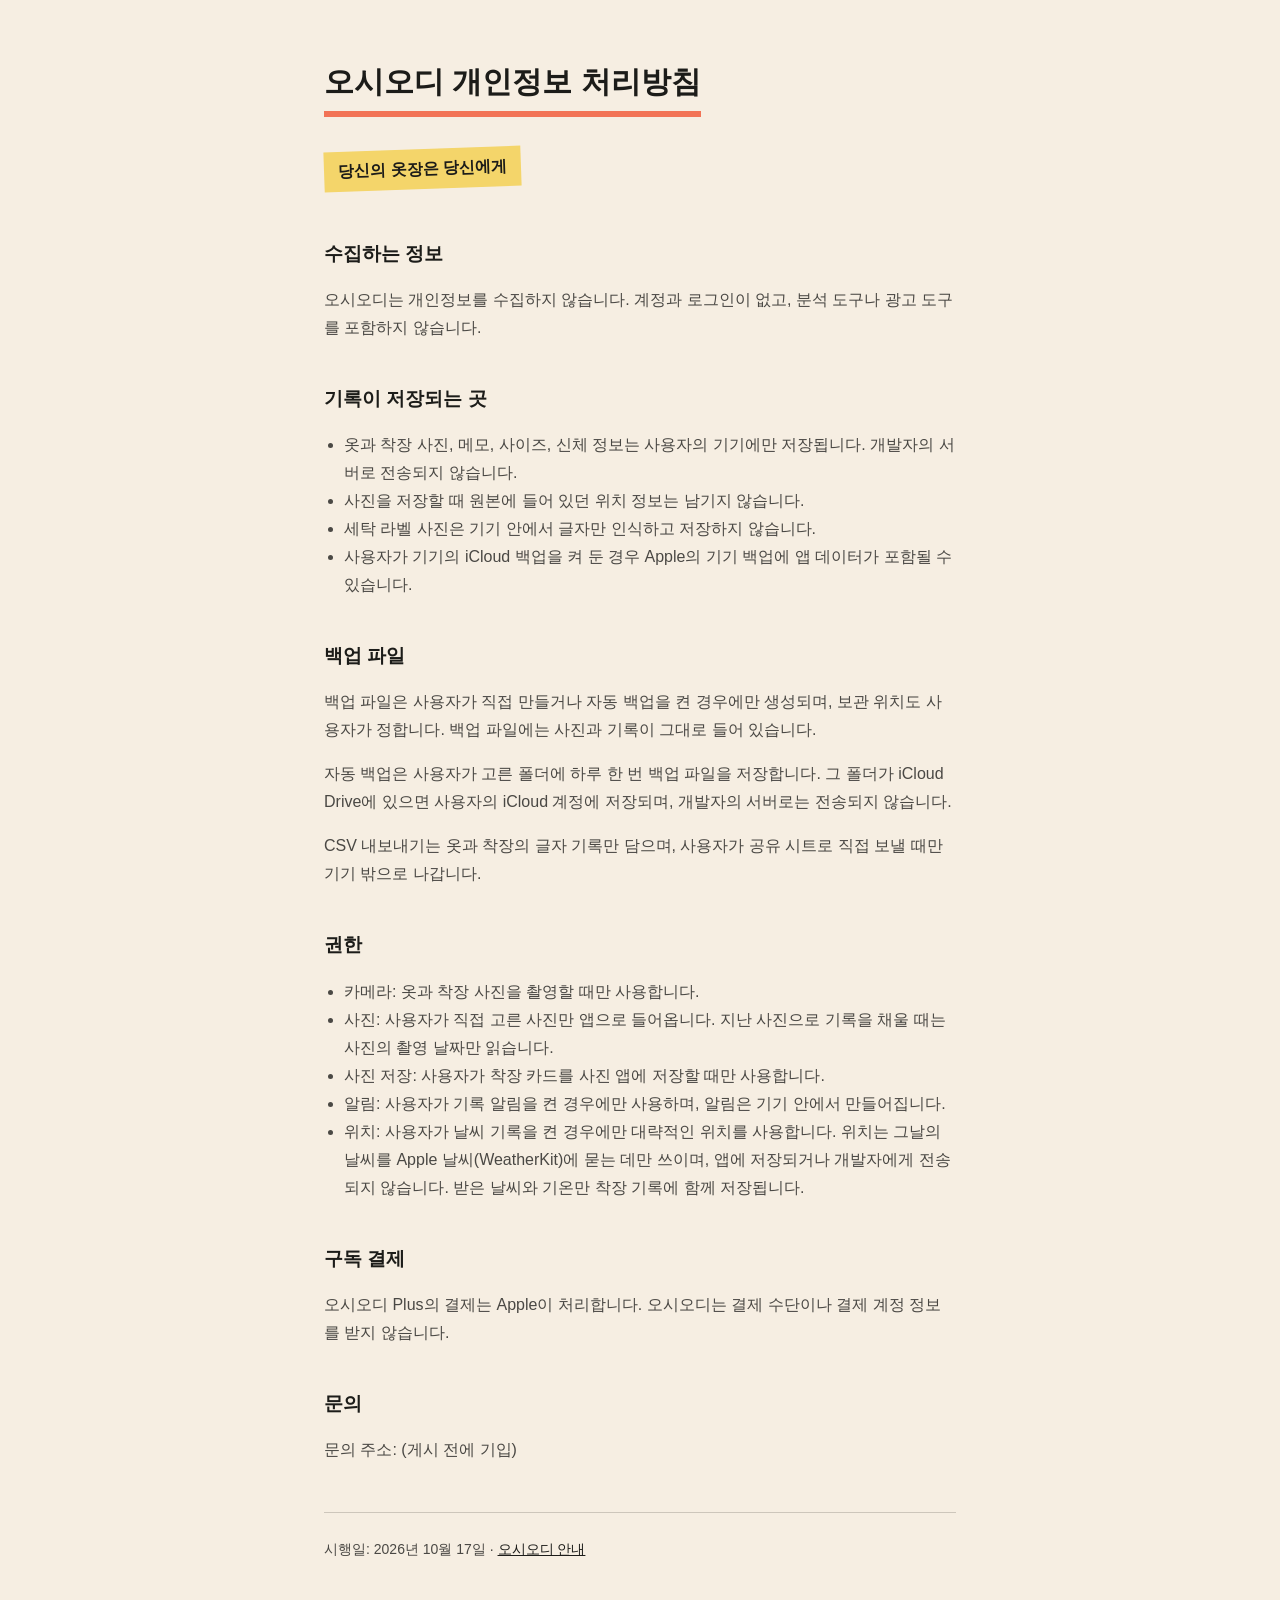
==== privacy.html @ 5469fc43 "docs : 오시오디 안내와 개인정보 처리방침 게시" ====
<!doctype html>
<html lang="ko">
<head>
<meta charset="utf-8">
<meta name="viewport" content="width=device-width, initial-scale=1">
<title>오시오디 개인정보 처리방침</title>
<link rel="stylesheet" href="style.css">
</head>
<body>
<main>
<h1>오시오디 개인정보 처리방침</h1>
<div><span class="note">당신의 옷장은 당신에게</span></div>

<h2>수집하는 정보</h2>
<p>오시오디는 개인정보를 수집하지 않습니다. 계정과 로그인이 없고, 분석 도구나 광고 도구를 포함하지 않습니다.</p>

<h2>기록이 저장되는 곳</h2>
<ul>
<li>옷과 착장 사진, 메모, 사이즈, 신체 정보는 사용자의 기기에만 저장됩니다. 개발자의 서버로 전송되지 않습니다.</li>
<li>사진을 저장할 때 원본에 들어 있던 위치 정보는 남기지 않습니다.</li>
<li>세탁 라벨 사진은 기기 안에서 글자만 인식하고 저장하지 않습니다.</li>
<li>사용자가 기기의 iCloud 백업을 켜 둔 경우 Apple의 기기 백업에 앱 데이터가 포함될 수 있습니다.</li>
</ul>

<h2>백업 파일</h2>
<p>백업 파일은 사용자가 직접 만들거나 자동 백업을 켠 경우에만 생성되며, 보관 위치도 사용자가 정합니다. 백업 파일에는 사진과 기록이 그대로 들어 있습니다.</p>
<p>자동 백업은 사용자가 고른 폴더에 하루 한 번 백업 파일을 저장합니다. 그 폴더가 iCloud Drive에 있으면 사용자의 iCloud 계정에 저장되며, 개발자의 서버로는 전송되지 않습니다.</p>
<p>CSV 내보내기는 옷과 착장의 글자 기록만 담으며, 사용자가 공유 시트로 직접 보낼 때만 기기 밖으로 나갑니다.</p>

<h2>권한</h2>
<ul>
<li>카메라: 옷과 착장 사진을 촬영할 때만 사용합니다.</li>
<li>사진: 사용자가 직접 고른 사진만 앱으로 들어옵니다. 지난 사진으로 기록을 채울 때는 사진의 촬영 날짜만 읽습니다.</li>
<li>사진 저장: 사용자가 착장 카드를 사진 앱에 저장할 때만 사용합니다.</li>
<li>알림: 사용자가 기록 알림을 켠 경우에만 사용하며, 알림은 기기 안에서 만들어집니다.</li>
<li>위치: 사용자가 날씨 기록을 켠 경우에만 대략적인 위치를 사용합니다. 위치는 그날의 날씨를 Apple 날씨(WeatherKit)에 묻는 데만 쓰이며, 앱에 저장되거나 개발자에게 전송되지 않습니다. 받은 날씨와 기온만 착장 기록에 함께 저장됩니다.</li>
</ul>

<h2>구독 결제</h2>
<p>오시오디 Plus의 결제는 Apple이 처리합니다. 오시오디는 결제 수단이나 결제 계정 정보를 받지 않습니다.</p>

<h2>문의</h2>
<!-- 문의 주소가 정해지면 채운다. -->
<p>문의 주소: <span id="contact">(게시 전에 기입)</span></p>

<hr>
<footer>시행일: <span id="effective">2026년 10월 17일</span> · <a href="index.html">오시오디 안내</a></footer>
</main>
</body>
</html>
---- style.css ----
/* 오시오디 안내 페이지. 앱과 같은 종이 노트의 색을 쓴다. */
:root { --paper: #f6eee2; --ink: #1c1c19; --ink-soft: #4a4844; --line: #cdc6bb; --coral: #f27356; --note: #f4d56a; }
* { box-sizing: border-box; }
body { margin: 0; background: var(--paper); color: var(--ink); font-family: -apple-system, "Apple SD Gothic Neo", "Noto Sans KR", sans-serif; line-height: 1.75; }
main { max-width: 680px; margin: 0 auto; padding: 56px 24px 96px; }
h1 { font-size: 30px; margin: 0 0 8px; display: inline-block; border-bottom: 6px solid var(--coral); padding-bottom: 2px; }
h2 { font-size: 19px; margin: 40px 0 8px; }
p, li { font-size: 16px; color: var(--ink-soft); }
ul { padding-left: 20px; }
a { color: var(--ink); }
.note { display: inline-block; background: var(--note); padding: 6px 14px; transform: rotate(-2deg); margin: 24px 0 8px; color: var(--ink); font-weight: 600; }
hr { border: 0; border-top: 1px solid var(--line); margin: 48px 0 24px; }
footer { font-size: 14px; color: var(--ink-soft); }
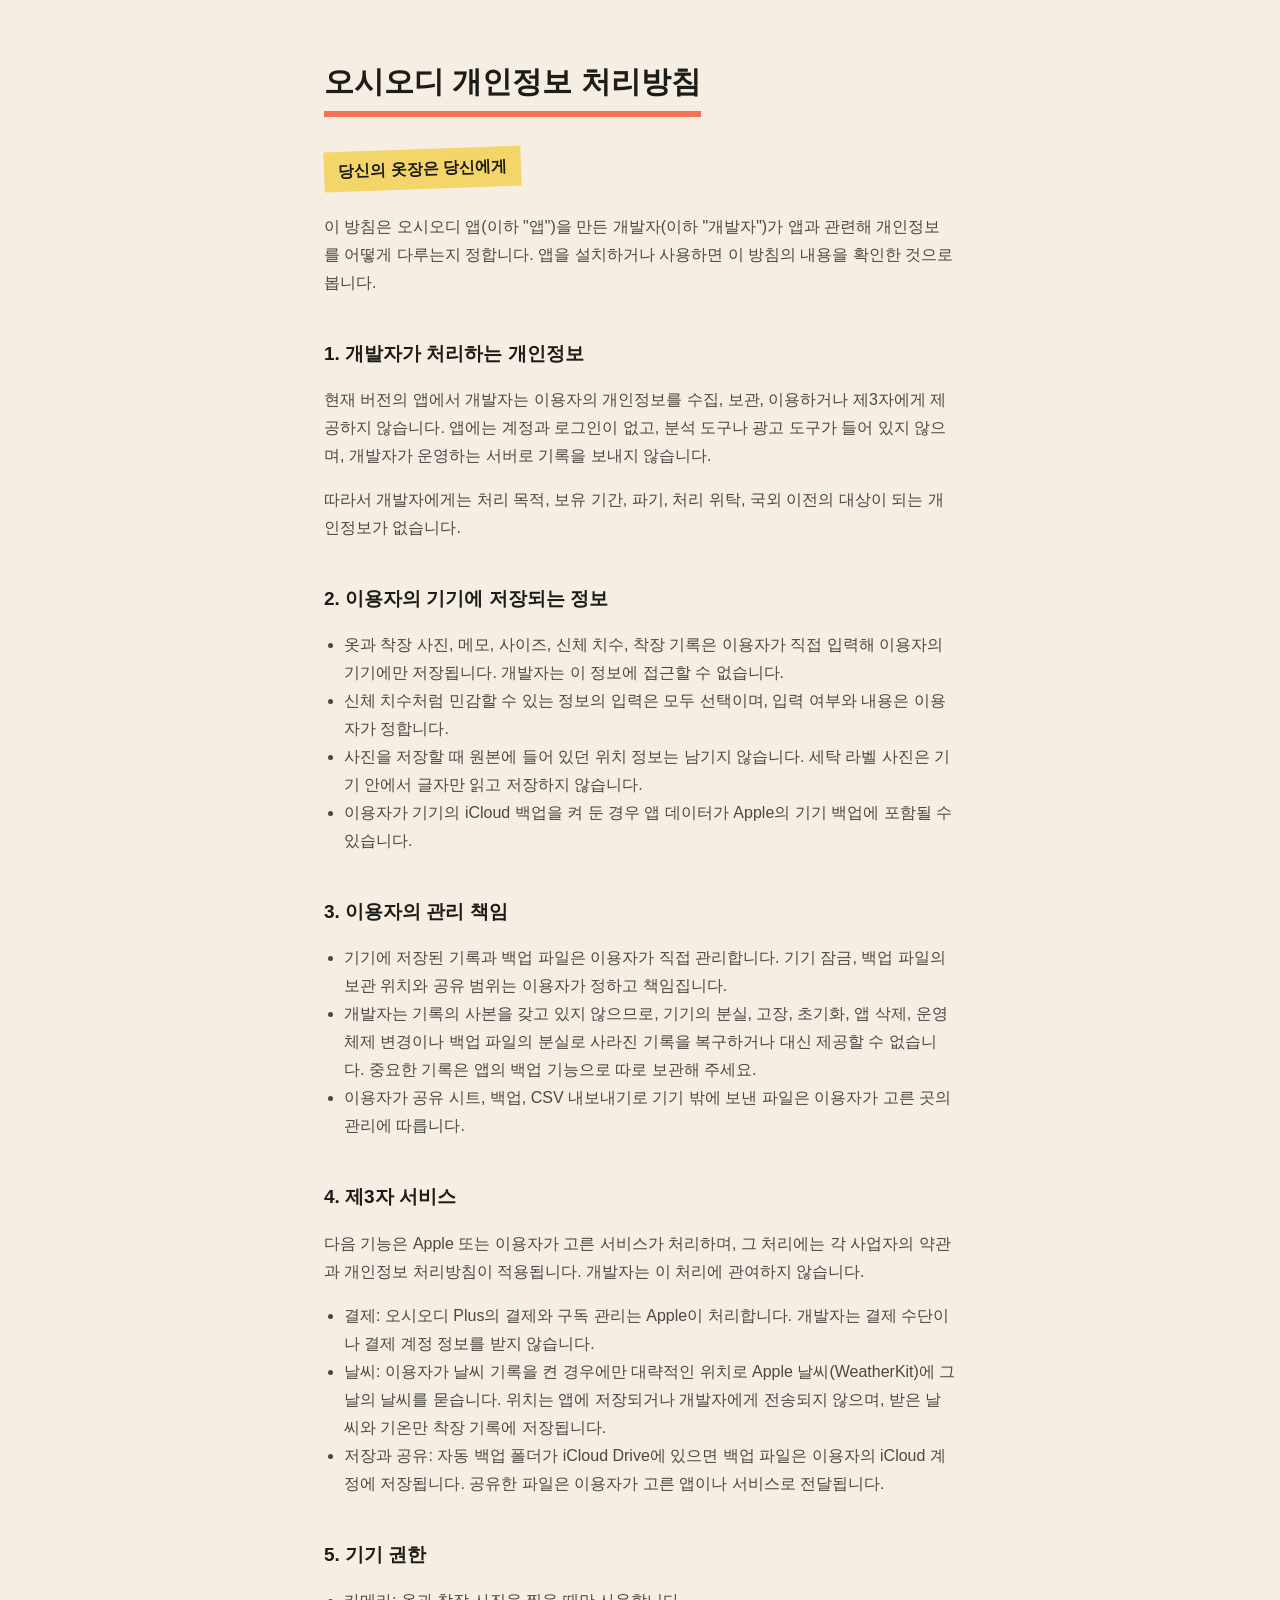
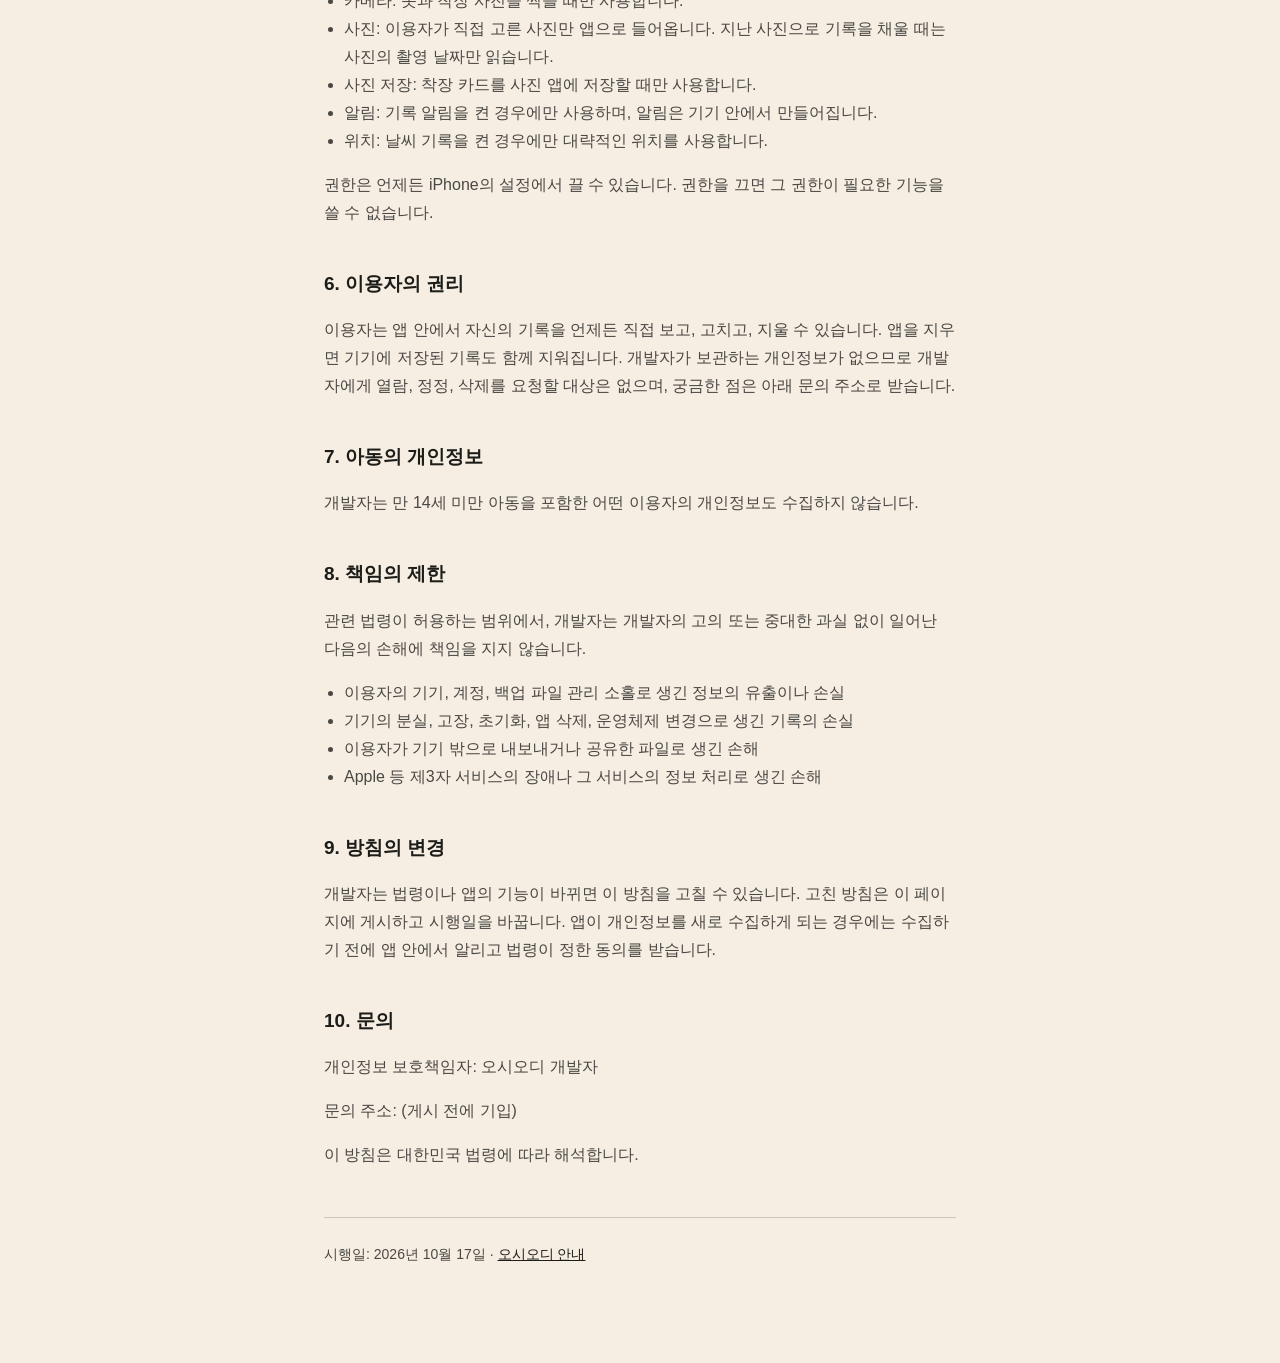
==== commit 2c3aa80b: "docs : 개인정보 처리방침에 이용자 관리 책임, 제3자 서비스, 책임 제한 조항 추가" ====
--- a/privacy.html
+++ b/privacy.html
@@ -11,37 +11,68 @@
 <h1>오시오디 개인정보 처리방침</h1>
 <div><span class="note">당신의 옷장은 당신에게</span></div>
 
-<h2>수집하는 정보</h2>
-<p>오시오디는 개인정보를 수집하지 않습니다. 계정과 로그인이 없고, 분석 도구나 광고 도구를 포함하지 않습니다.</p>
+<p>이 방침은 오시오디 앱(이하 "앱")을 만든 개발자(이하 "개발자")가 앱과 관련해 개인정보를 어떻게 다루는지 정합니다. 앱을 설치하거나 사용하면 이 방침의 내용을 확인한 것으로 봅니다.</p>
 
-<h2>기록이 저장되는 곳</h2>
+<h2>1. 개발자가 처리하는 개인정보</h2>
+<p>현재 버전의 앱에서 개발자는 이용자의 개인정보를 수집, 보관, 이용하거나 제3자에게 제공하지 않습니다. 앱에는 계정과 로그인이 없고, 분석 도구나 광고 도구가 들어 있지 않으며, 개발자가 운영하는 서버로 기록을 보내지 않습니다.</p>
+<p>따라서 개발자에게는 처리 목적, 보유 기간, 파기, 처리 위탁, 국외 이전의 대상이 되는 개인정보가 없습니다.</p>
+
+<h2>2. 이용자의 기기에 저장되는 정보</h2>
 <ul>
-<li>옷과 착장 사진, 메모, 사이즈, 신체 정보는 사용자의 기기에만 저장됩니다. 개발자의 서버로 전송되지 않습니다.</li>
-<li>사진을 저장할 때 원본에 들어 있던 위치 정보는 남기지 않습니다.</li>
-<li>세탁 라벨 사진은 기기 안에서 글자만 인식하고 저장하지 않습니다.</li>
-<li>사용자가 기기의 iCloud 백업을 켜 둔 경우 Apple의 기기 백업에 앱 데이터가 포함될 수 있습니다.</li>
+<li>옷과 착장 사진, 메모, 사이즈, 신체 치수, 착장 기록은 이용자가 직접 입력해 이용자의 기기에만 저장됩니다. 개발자는 이 정보에 접근할 수 없습니다.</li>
+<li>신체 치수처럼 민감할 수 있는 정보의 입력은 모두 선택이며, 입력 여부와 내용은 이용자가 정합니다.</li>
+<li>사진을 저장할 때 원본에 들어 있던 위치 정보는 남기지 않습니다. 세탁 라벨 사진은 기기 안에서 글자만 읽고 저장하지 않습니다.</li>
+<li>이용자가 기기의 iCloud 백업을 켜 둔 경우 앱 데이터가 Apple의 기기 백업에 포함될 수 있습니다.</li>
 </ul>
 
-<h2>백업 파일</h2>
-<p>백업 파일은 사용자가 직접 만들거나 자동 백업을 켠 경우에만 생성되며, 보관 위치도 사용자가 정합니다. 백업 파일에는 사진과 기록이 그대로 들어 있습니다.</p>
-<p>자동 백업은 사용자가 고른 폴더에 하루 한 번 백업 파일을 저장합니다. 그 폴더가 iCloud Drive에 있으면 사용자의 iCloud 계정에 저장되며, 개발자의 서버로는 전송되지 않습니다.</p>
-<p>CSV 내보내기는 옷과 착장의 글자 기록만 담으며, 사용자가 공유 시트로 직접 보낼 때만 기기 밖으로 나갑니다.</p>
-
-<h2>권한</h2>
+<h2>3. 이용자의 관리 책임</h2>
 <ul>
-<li>카메라: 옷과 착장 사진을 촬영할 때만 사용합니다.</li>
-<li>사진: 사용자가 직접 고른 사진만 앱으로 들어옵니다. 지난 사진으로 기록을 채울 때는 사진의 촬영 날짜만 읽습니다.</li>
-<li>사진 저장: 사용자가 착장 카드를 사진 앱에 저장할 때만 사용합니다.</li>
-<li>알림: 사용자가 기록 알림을 켠 경우에만 사용하며, 알림은 기기 안에서 만들어집니다.</li>
-<li>위치: 사용자가 날씨 기록을 켠 경우에만 대략적인 위치를 사용합니다. 위치는 그날의 날씨를 Apple 날씨(WeatherKit)에 묻는 데만 쓰이며, 앱에 저장되거나 개발자에게 전송되지 않습니다. 받은 날씨와 기온만 착장 기록에 함께 저장됩니다.</li>
+<li>기기에 저장된 기록과 백업 파일은 이용자가 직접 관리합니다. 기기 잠금, 백업 파일의 보관 위치와 공유 범위는 이용자가 정하고 책임집니다.</li>
+<li>개발자는 기록의 사본을 갖고 있지 않으므로, 기기의 분실, 고장, 초기화, 앱 삭제, 운영체제 변경이나 백업 파일의 분실로 사라진 기록을 복구하거나 대신 제공할 수 없습니다. 중요한 기록은 앱의 백업 기능으로 따로 보관해 주세요.</li>
+<li>이용자가 공유 시트, 백업, CSV 내보내기로 기기 밖에 보낸 파일은 이용자가 고른 곳의 관리에 따릅니다.</li>
 </ul>
 
-<h2>구독 결제</h2>
-<p>오시오디 Plus의 결제는 Apple이 처리합니다. 오시오디는 결제 수단이나 결제 계정 정보를 받지 않습니다.</p>
+<h2>4. 제3자 서비스</h2>
+<p>다음 기능은 Apple 또는 이용자가 고른 서비스가 처리하며, 그 처리에는 각 사업자의 약관과 개인정보 처리방침이 적용됩니다. 개발자는 이 처리에 관여하지 않습니다.</p>
+<ul>
+<li>결제: 오시오디 Plus의 결제와 구독 관리는 Apple이 처리합니다. 개발자는 결제 수단이나 결제 계정 정보를 받지 않습니다.</li>
+<li>날씨: 이용자가 날씨 기록을 켠 경우에만 대략적인 위치로 Apple 날씨(WeatherKit)에 그날의 날씨를 묻습니다. 위치는 앱에 저장되거나 개발자에게 전송되지 않으며, 받은 날씨와 기온만 착장 기록에 저장됩니다.</li>
+<li>저장과 공유: 자동 백업 폴더가 iCloud Drive에 있으면 백업 파일은 이용자의 iCloud 계정에 저장됩니다. 공유한 파일은 이용자가 고른 앱이나 서비스로 전달됩니다.</li>
+</ul>
 
-<h2>문의</h2>
+<h2>5. 기기 권한</h2>
+<ul>
+<li>카메라: 옷과 착장 사진을 찍을 때만 사용합니다.</li>
+<li>사진: 이용자가 직접 고른 사진만 앱으로 들어옵니다. 지난 사진으로 기록을 채울 때는 사진의 촬영 날짜만 읽습니다.</li>
+<li>사진 저장: 착장 카드를 사진 앱에 저장할 때만 사용합니다.</li>
+<li>알림: 기록 알림을 켠 경우에만 사용하며, 알림은 기기 안에서 만들어집니다.</li>
+<li>위치: 날씨 기록을 켠 경우에만 대략적인 위치를 사용합니다.</li>
+</ul>
+<p>권한은 언제든 iPhone의 설정에서 끌 수 있습니다. 권한을 끄면 그 권한이 필요한 기능을 쓸 수 없습니다.</p>
+
+<h2>6. 이용자의 권리</h2>
+<p>이용자는 앱 안에서 자신의 기록을 언제든 직접 보고, 고치고, 지울 수 있습니다. 앱을 지우면 기기에 저장된 기록도 함께 지워집니다. 개발자가 보관하는 개인정보가 없으므로 개발자에게 열람, 정정, 삭제를 요청할 대상은 없으며, 궁금한 점은 아래 문의 주소로 받습니다.</p>
+
+<h2>7. 아동의 개인정보</h2>
+<p>개발자는 만 14세 미만 아동을 포함한 어떤 이용자의 개인정보도 수집하지 않습니다.</p>
+
+<h2>8. 책임의 제한</h2>
+<p>관련 법령이 허용하는 범위에서, 개발자는 개발자의 고의 또는 중대한 과실 없이 일어난 다음의 손해에 책임을 지지 않습니다.</p>
+<ul>
+<li>이용자의 기기, 계정, 백업 파일 관리 소홀로 생긴 정보의 유출이나 손실</li>
+<li>기기의 분실, 고장, 초기화, 앱 삭제, 운영체제 변경으로 생긴 기록의 손실</li>
+<li>이용자가 기기 밖으로 내보내거나 공유한 파일로 생긴 손해</li>
+<li>Apple 등 제3자 서비스의 장애나 그 서비스의 정보 처리로 생긴 손해</li>
+</ul>
+
+<h2>9. 방침의 변경</h2>
+<p>개발자는 법령이나 앱의 기능이 바뀌면 이 방침을 고칠 수 있습니다. 고친 방침은 이 페이지에 게시하고 시행일을 바꿉니다. 앱이 개인정보를 새로 수집하게 되는 경우에는 수집하기 전에 앱 안에서 알리고 법령이 정한 동의를 받습니다.</p>
+
+<h2>10. 문의</h2>
 <!-- 문의 주소가 정해지면 채운다. -->
+<p>개인정보 보호책임자: 오시오디 개발자</p>
 <p>문의 주소: <span id="contact">(게시 전에 기입)</span></p>
+<p>이 방침은 대한민국 법령에 따라 해석합니다.</p>
 
 <hr>
 <footer>시행일: <span id="effective">2026년 10월 17일</span> · <a href="index.html">오시오디 안내</a></footer>
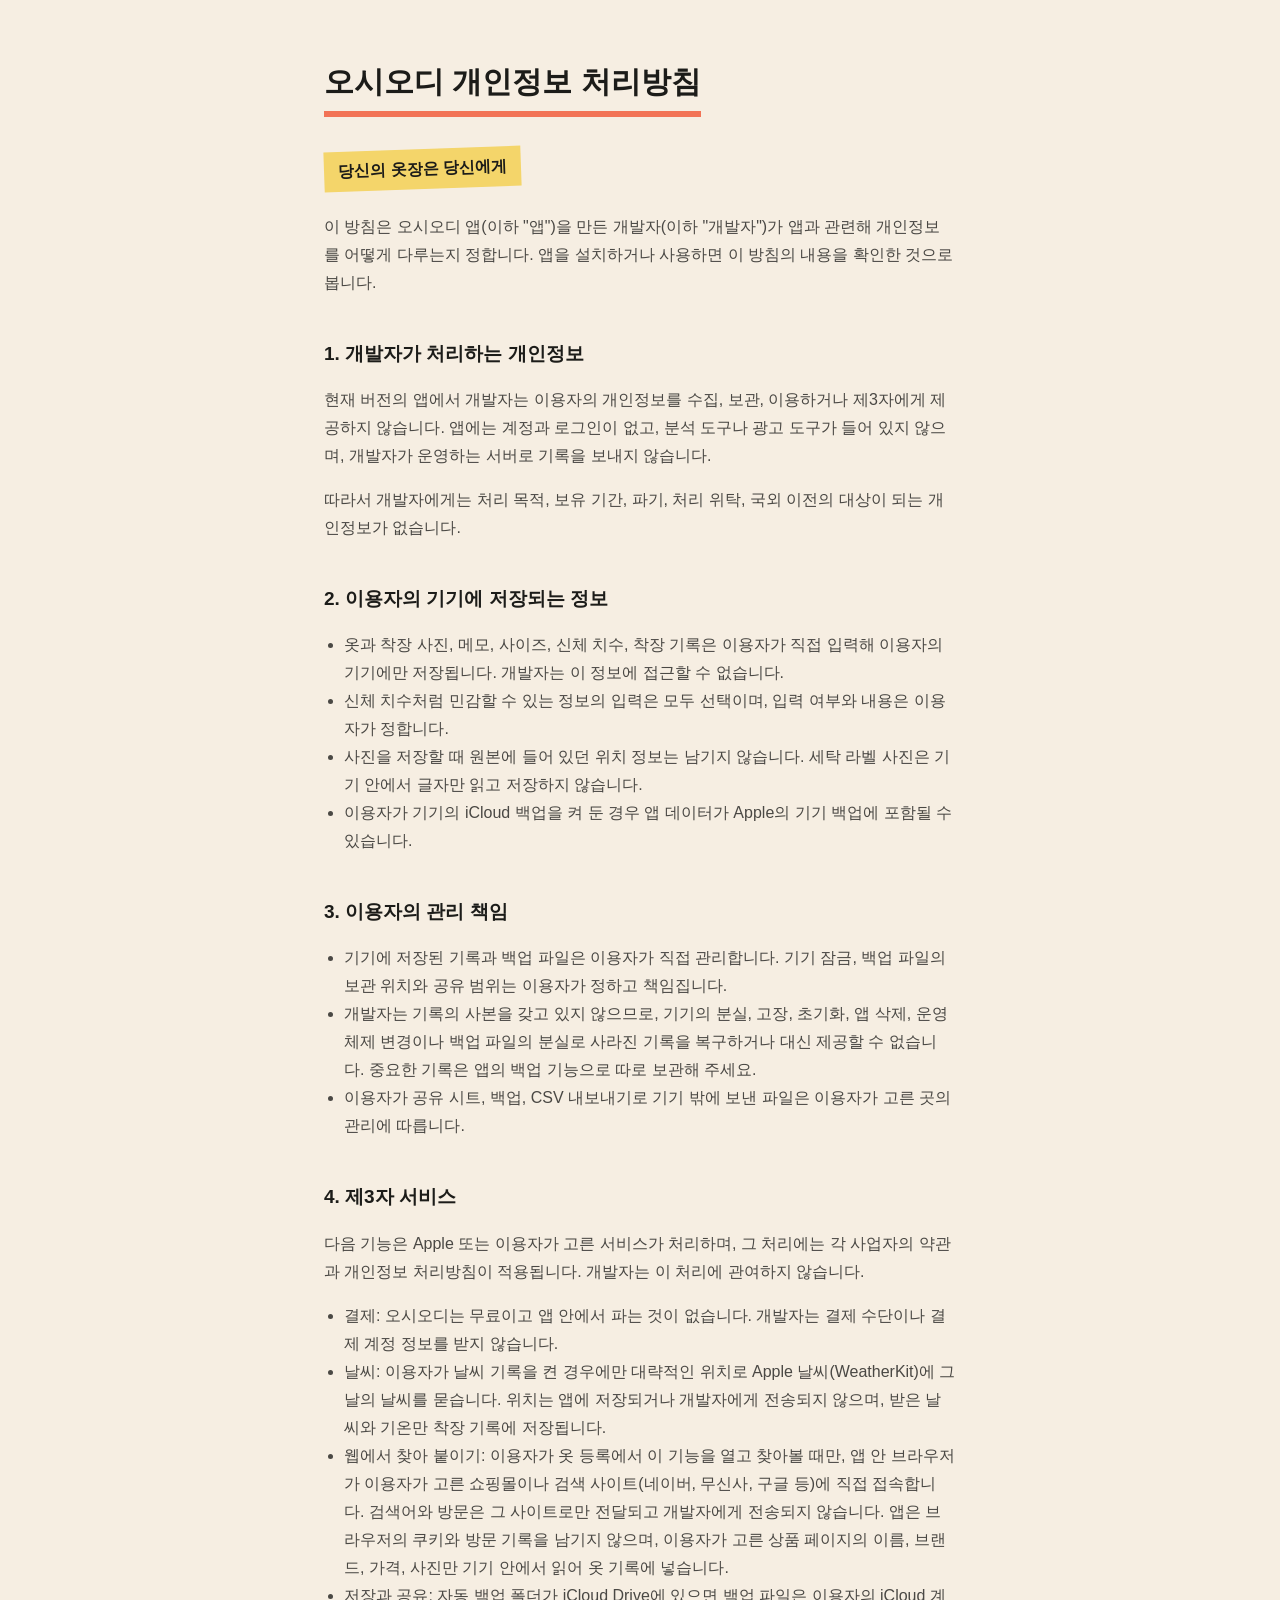
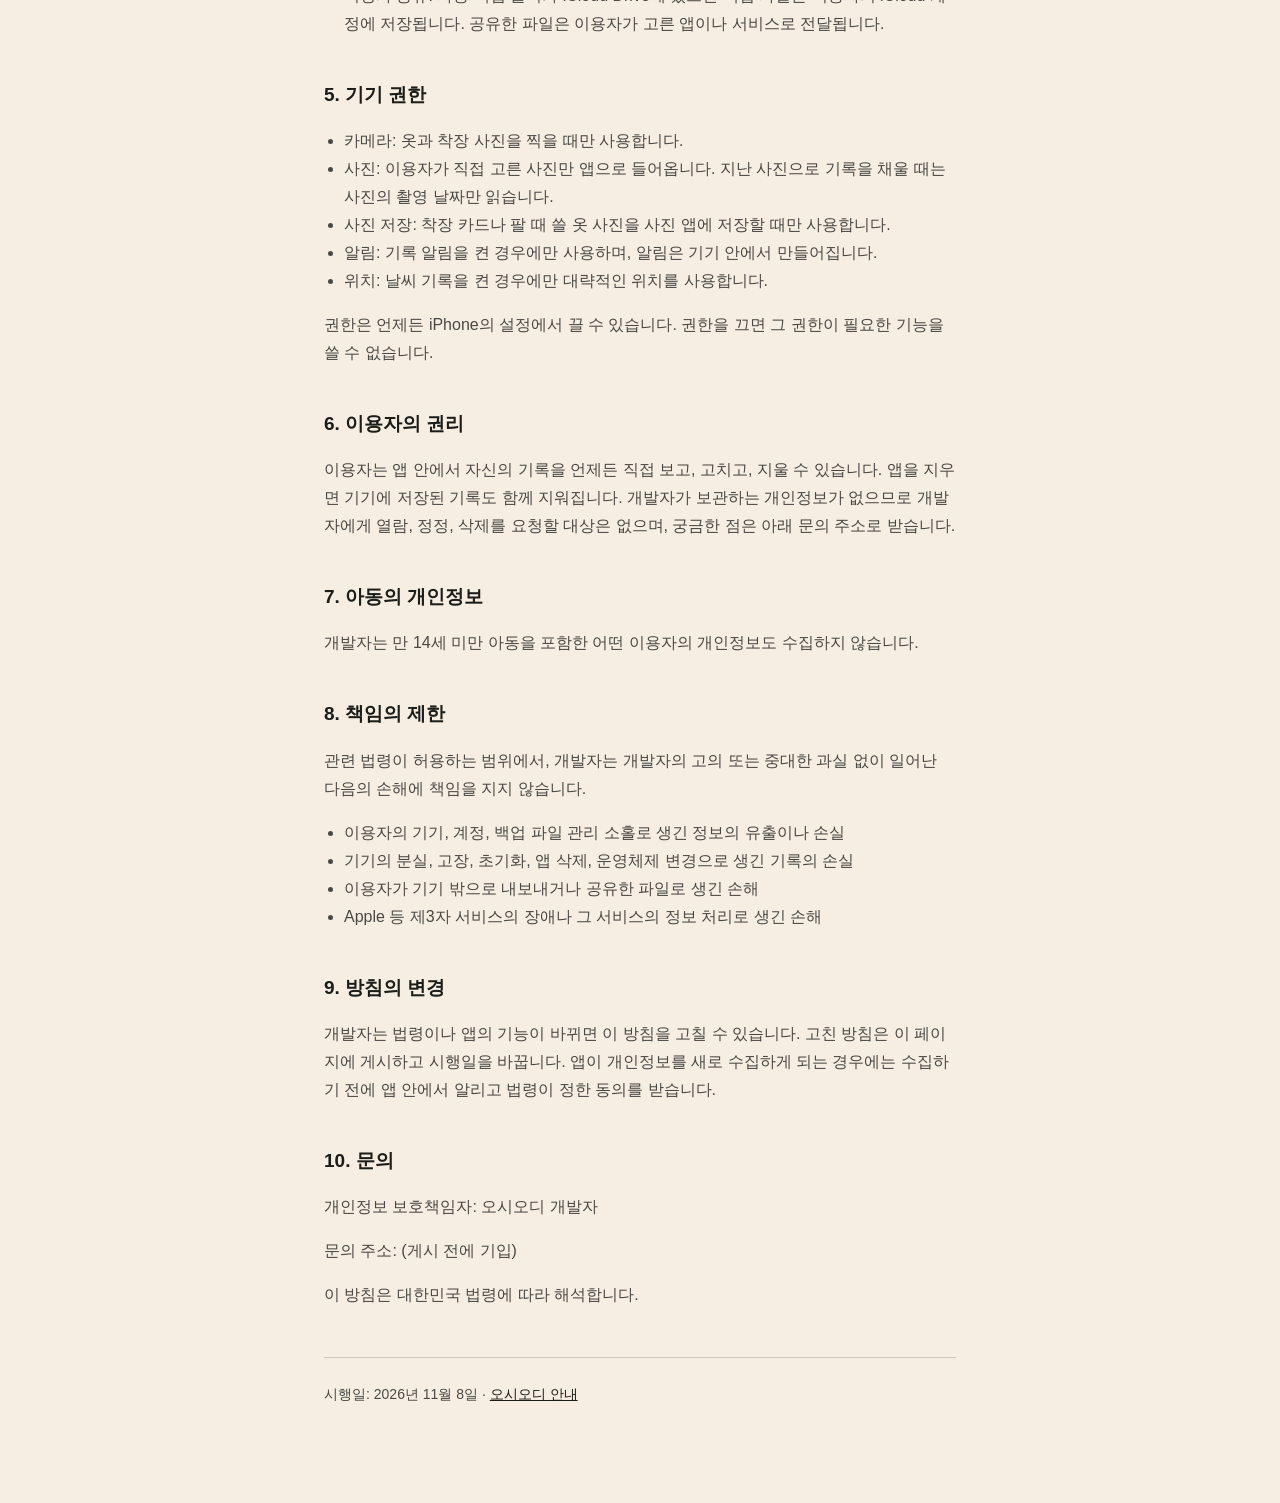
==== commit 6cf01948: "docs : 무료 출시에 맞춰 결제·구독 안내를 고치고 웹에서 찾아 붙이기를 개인정보 처리방침에 더하기" ====
--- a/privacy.html
+++ b/privacy.html
@@ -35,8 +35,9 @@
 <h2>4. 제3자 서비스</h2>
 <p>다음 기능은 Apple 또는 이용자가 고른 서비스가 처리하며, 그 처리에는 각 사업자의 약관과 개인정보 처리방침이 적용됩니다. 개발자는 이 처리에 관여하지 않습니다.</p>
 <ul>
-<li>결제: 오시오디 Plus의 결제와 구독 관리는 Apple이 처리합니다. 개발자는 결제 수단이나 결제 계정 정보를 받지 않습니다.</li>
+<li>결제: 오시오디는 무료이고 앱 안에서 파는 것이 없습니다. 개발자는 결제 수단이나 결제 계정 정보를 받지 않습니다.</li>
 <li>날씨: 이용자가 날씨 기록을 켠 경우에만 대략적인 위치로 Apple 날씨(WeatherKit)에 그날의 날씨를 묻습니다. 위치는 앱에 저장되거나 개발자에게 전송되지 않으며, 받은 날씨와 기온만 착장 기록에 저장됩니다.</li>
+<li>웹에서 찾아 붙이기: 이용자가 옷 등록에서 이 기능을 열고 찾아볼 때만, 앱 안 브라우저가 이용자가 고른 쇼핑몰이나 검색 사이트(네이버, 무신사, 구글 등)에 직접 접속합니다. 검색어와 방문은 그 사이트로만 전달되고 개발자에게 전송되지 않습니다. 앱은 브라우저의 쿠키와 방문 기록을 남기지 않으며, 이용자가 고른 상품 페이지의 이름, 브랜드, 가격, 사진만 기기 안에서 읽어 옷 기록에 넣습니다.</li>
 <li>저장과 공유: 자동 백업 폴더가 iCloud Drive에 있으면 백업 파일은 이용자의 iCloud 계정에 저장됩니다. 공유한 파일은 이용자가 고른 앱이나 서비스로 전달됩니다.</li>
 </ul>
 
@@ -44,7 +45,7 @@
 <ul>
 <li>카메라: 옷과 착장 사진을 찍을 때만 사용합니다.</li>
 <li>사진: 이용자가 직접 고른 사진만 앱으로 들어옵니다. 지난 사진으로 기록을 채울 때는 사진의 촬영 날짜만 읽습니다.</li>
-<li>사진 저장: 착장 카드를 사진 앱에 저장할 때만 사용합니다.</li>
+<li>사진 저장: 착장 카드나 팔 때 쓸 옷 사진을 사진 앱에 저장할 때만 사용합니다.</li>
 <li>알림: 기록 알림을 켠 경우에만 사용하며, 알림은 기기 안에서 만들어집니다.</li>
 <li>위치: 날씨 기록을 켠 경우에만 대략적인 위치를 사용합니다.</li>
 </ul>
@@ -75,7 +76,7 @@
 <p>이 방침은 대한민국 법령에 따라 해석합니다.</p>
 
 <hr>
-<footer>시행일: <span id="effective">2026년 10월 17일</span> · <a href="index.html">오시오디 안내</a></footer>
+<footer>시행일: <span id="effective">2026년 11월 8일</span> · <a href="index.html">오시오디 안내</a></footer>
 </main>
 </body>
 </html>
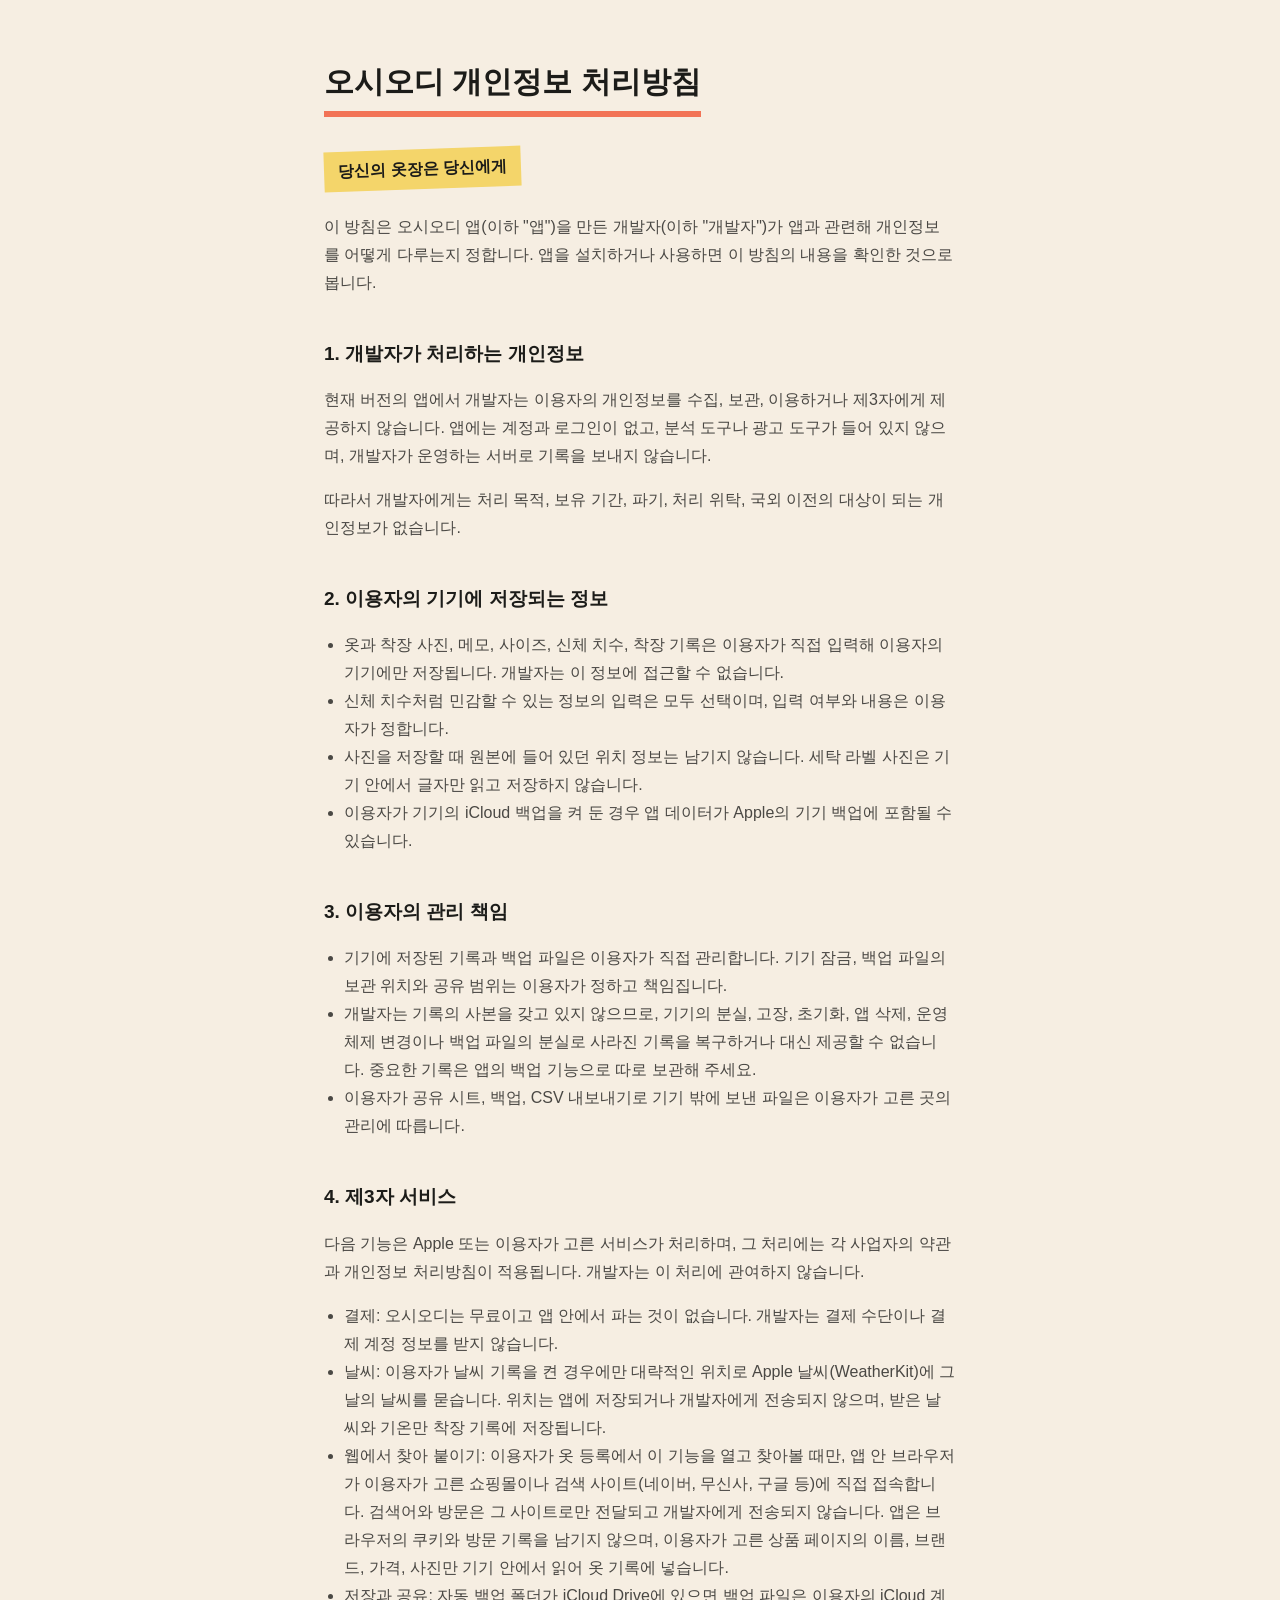
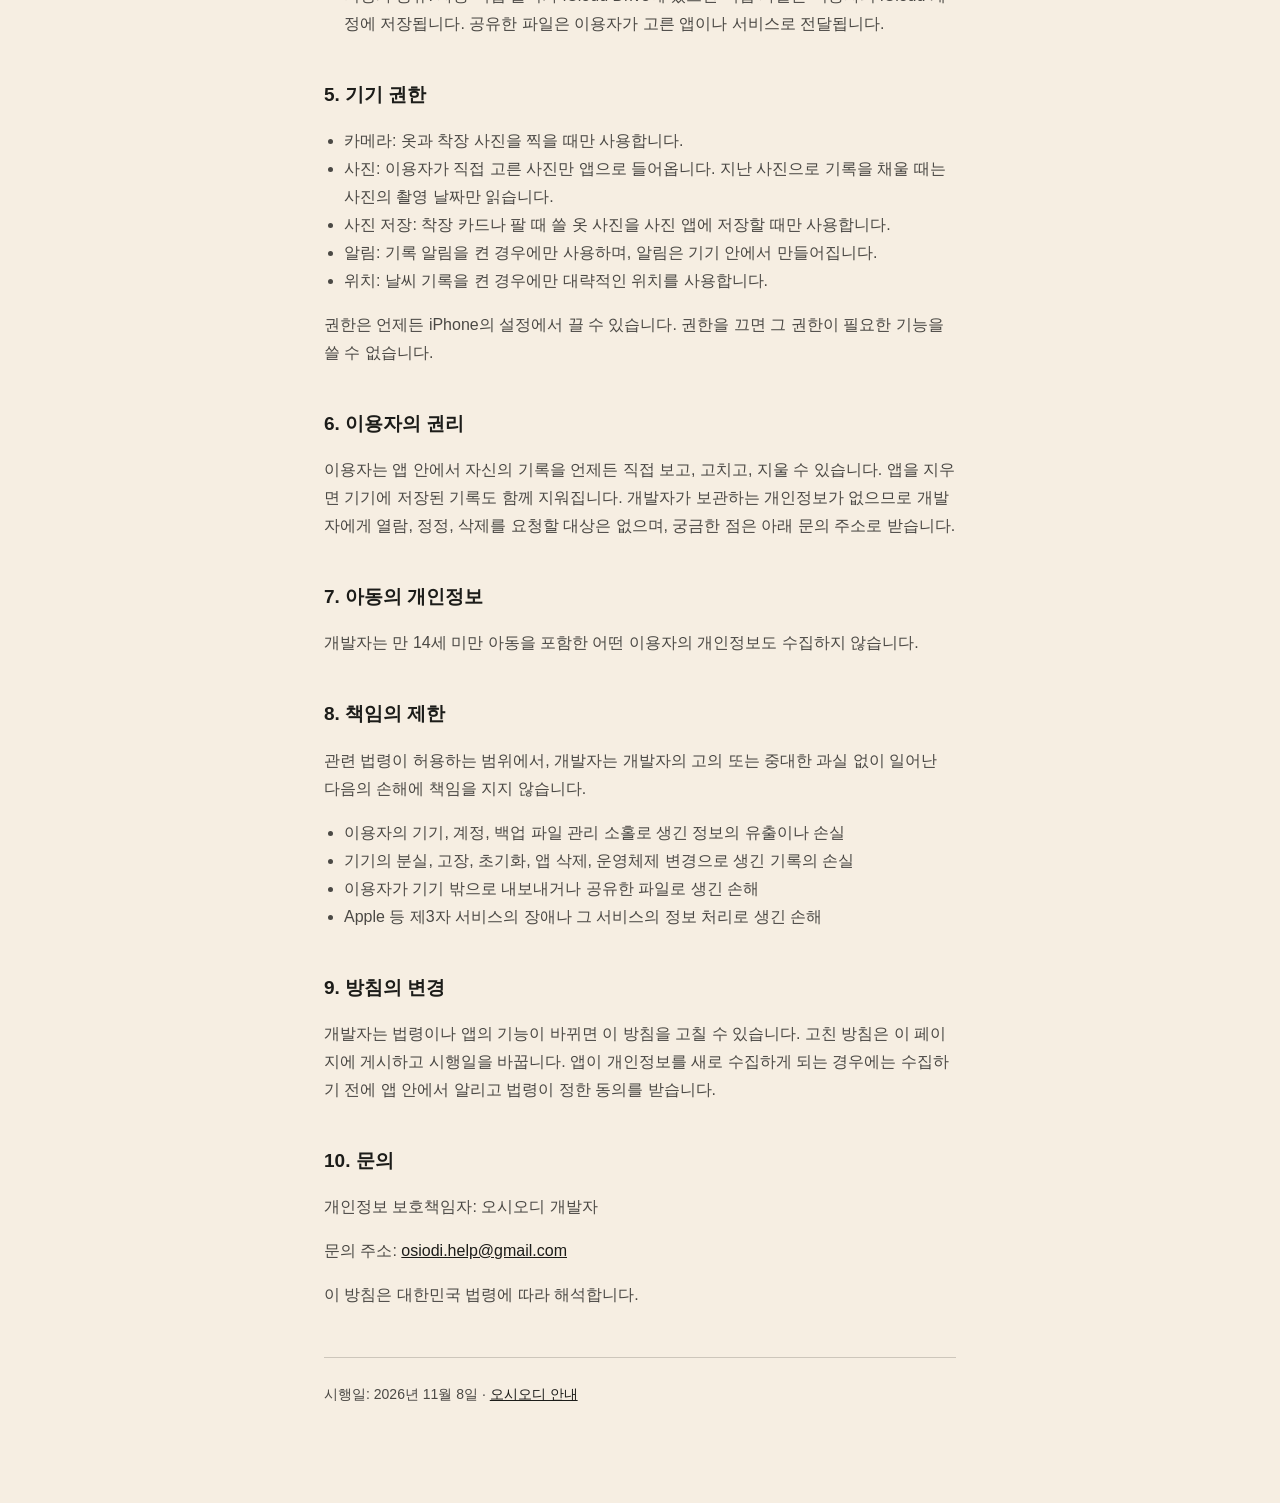
==== commit f4bc3615: "docs : 안내와 개인정보 처리방침에 문의 메일 넣기" ====
--- a/privacy.html
+++ b/privacy.html
@@ -70,9 +70,8 @@
 <p>개발자는 법령이나 앱의 기능이 바뀌면 이 방침을 고칠 수 있습니다. 고친 방침은 이 페이지에 게시하고 시행일을 바꿉니다. 앱이 개인정보를 새로 수집하게 되는 경우에는 수집하기 전에 앱 안에서 알리고 법령이 정한 동의를 받습니다.</p>
 
 <h2>10. 문의</h2>
-<!-- 문의 주소가 정해지면 채운다. -->
 <p>개인정보 보호책임자: 오시오디 개발자</p>
-<p>문의 주소: <span id="contact">(게시 전에 기입)</span></p>
+<p>문의 주소: <a id="contact" href="mailto:osiodi.help@gmail.com">osiodi.help@gmail.com</a></p>
 <p>이 방침은 대한민국 법령에 따라 해석합니다.</p>
 
 <hr>
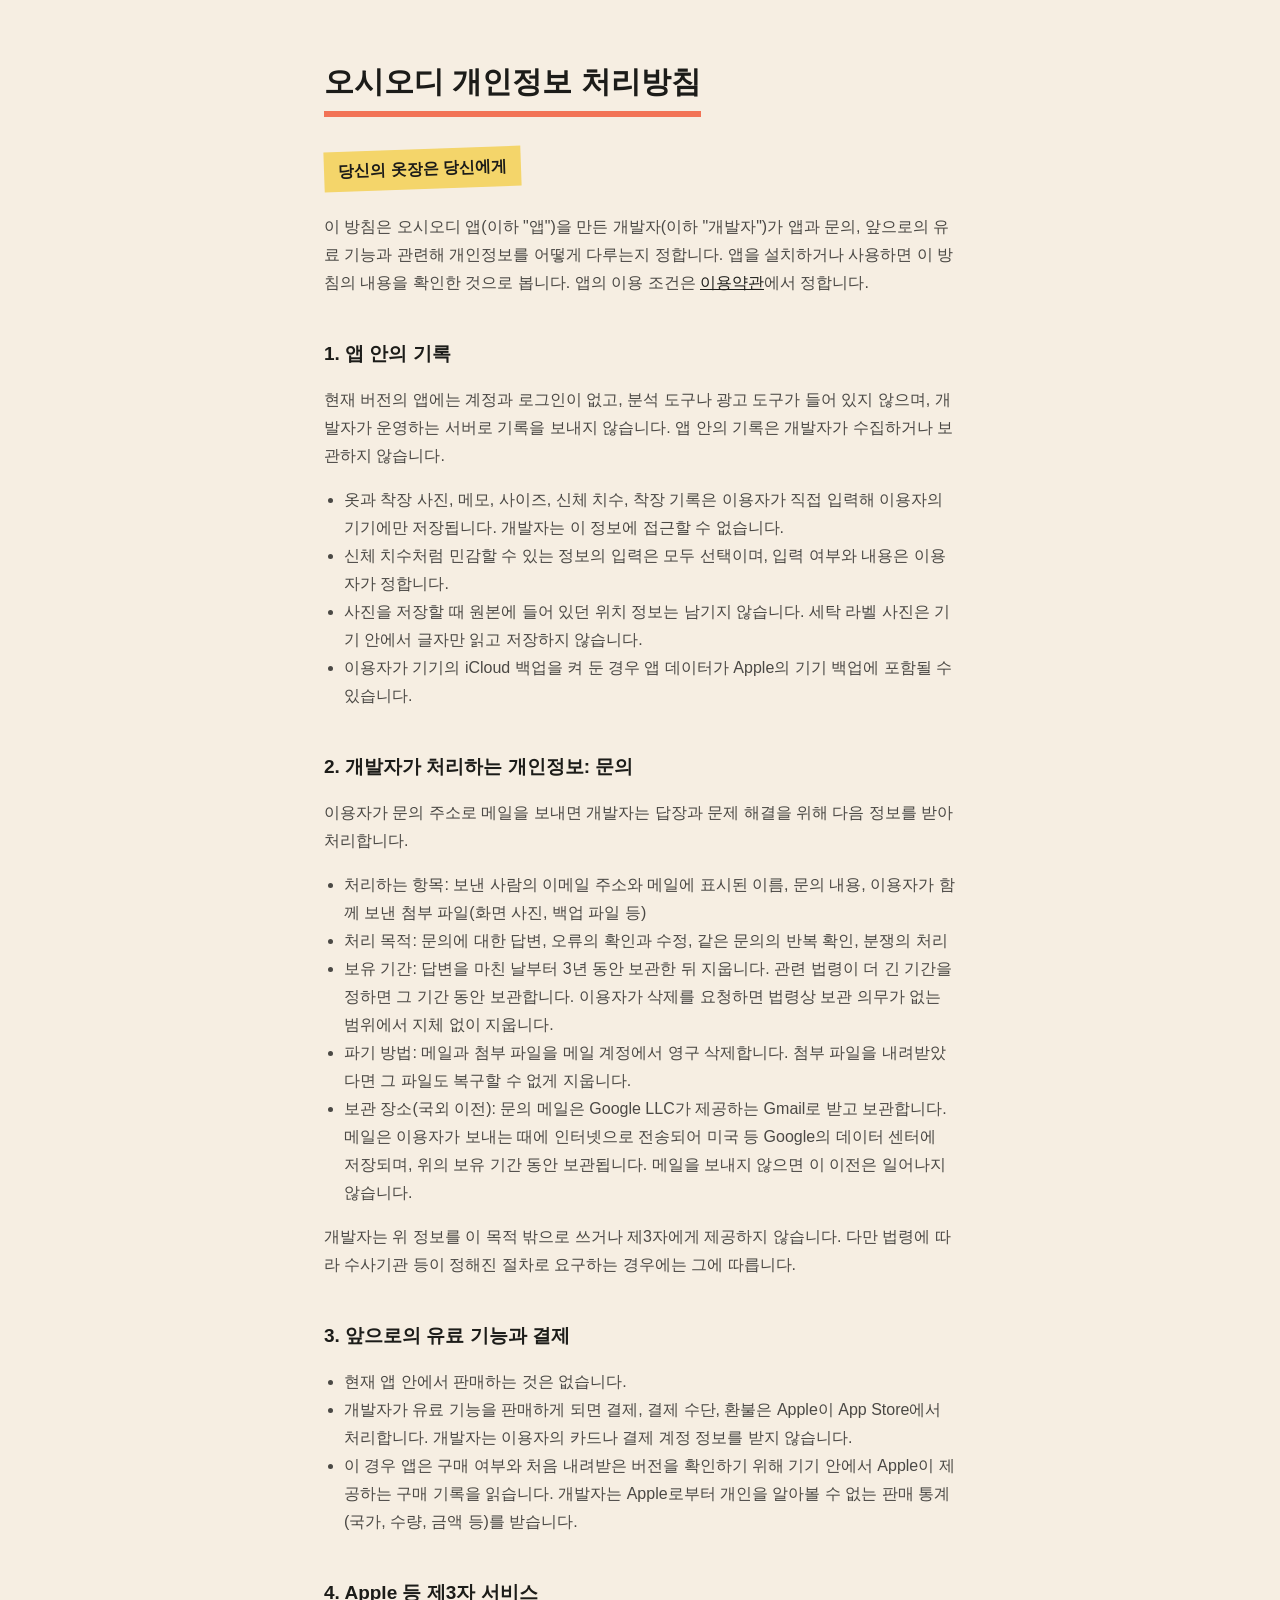
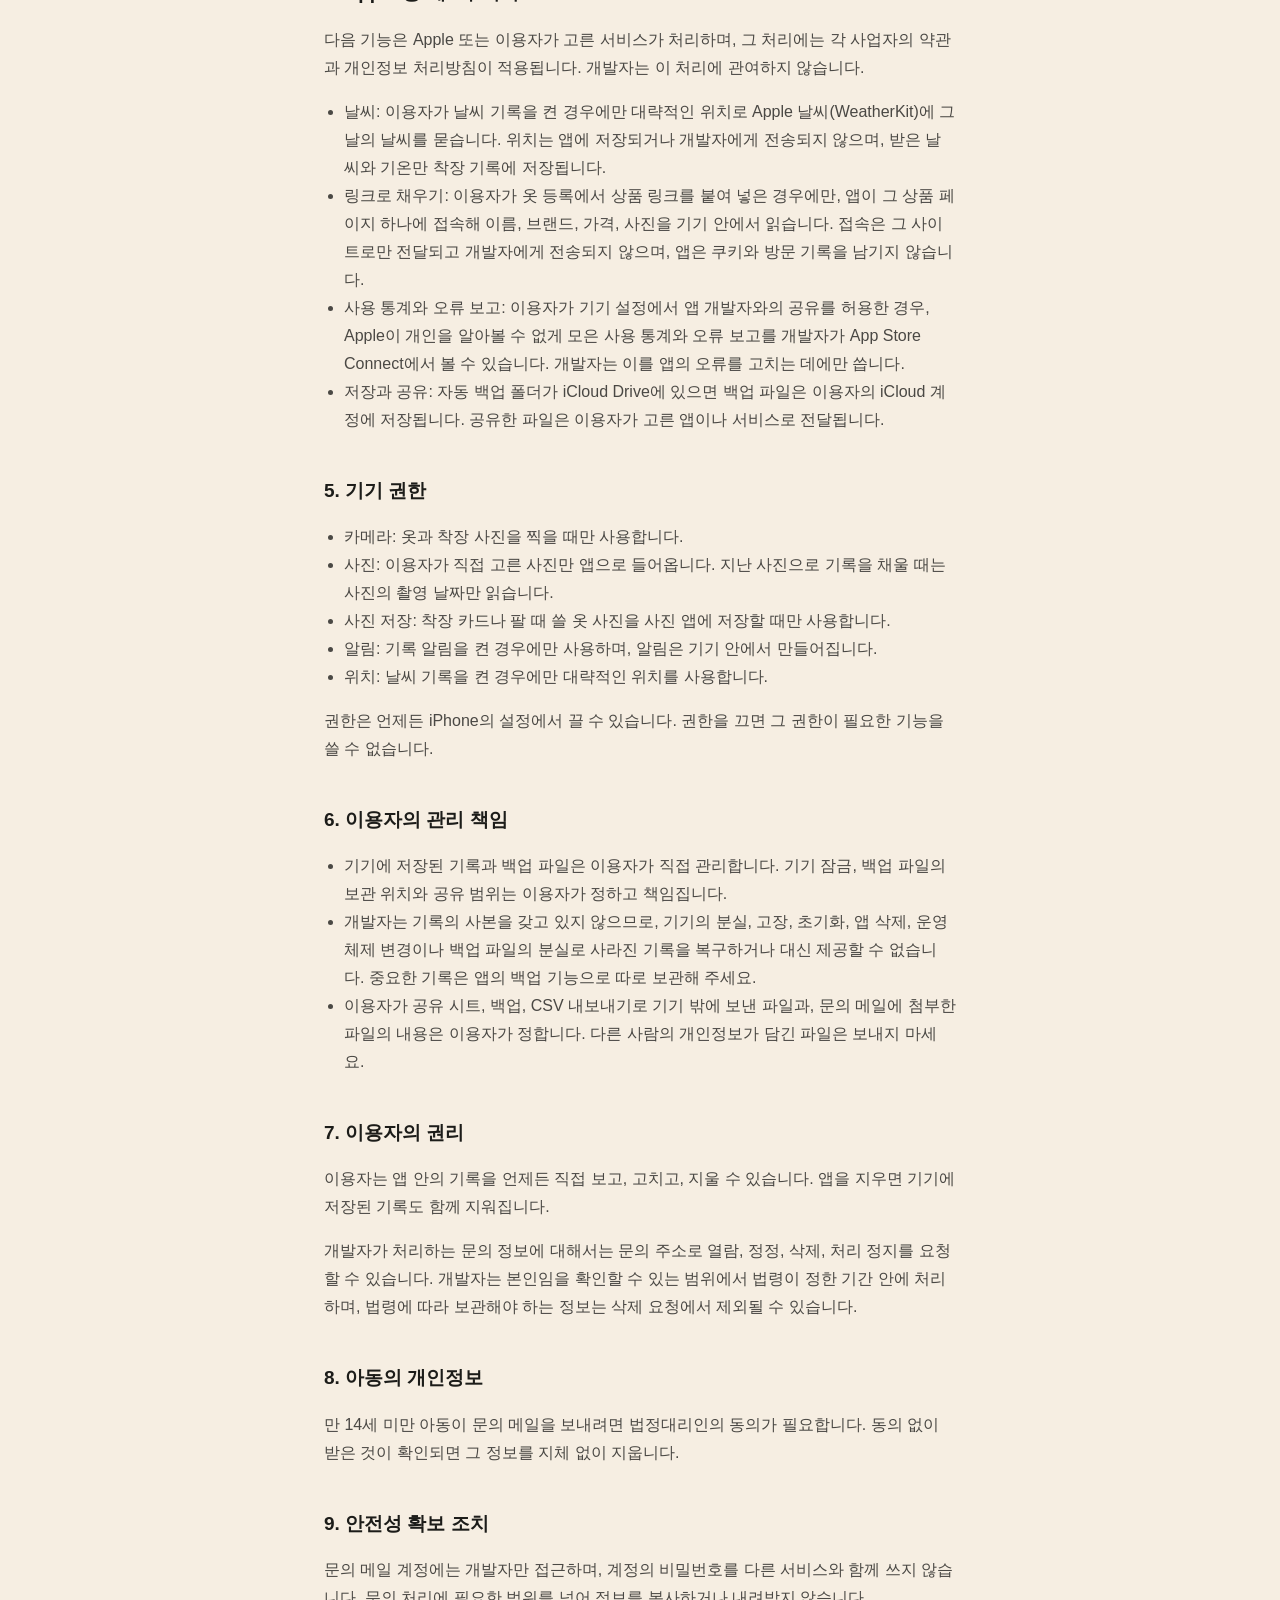
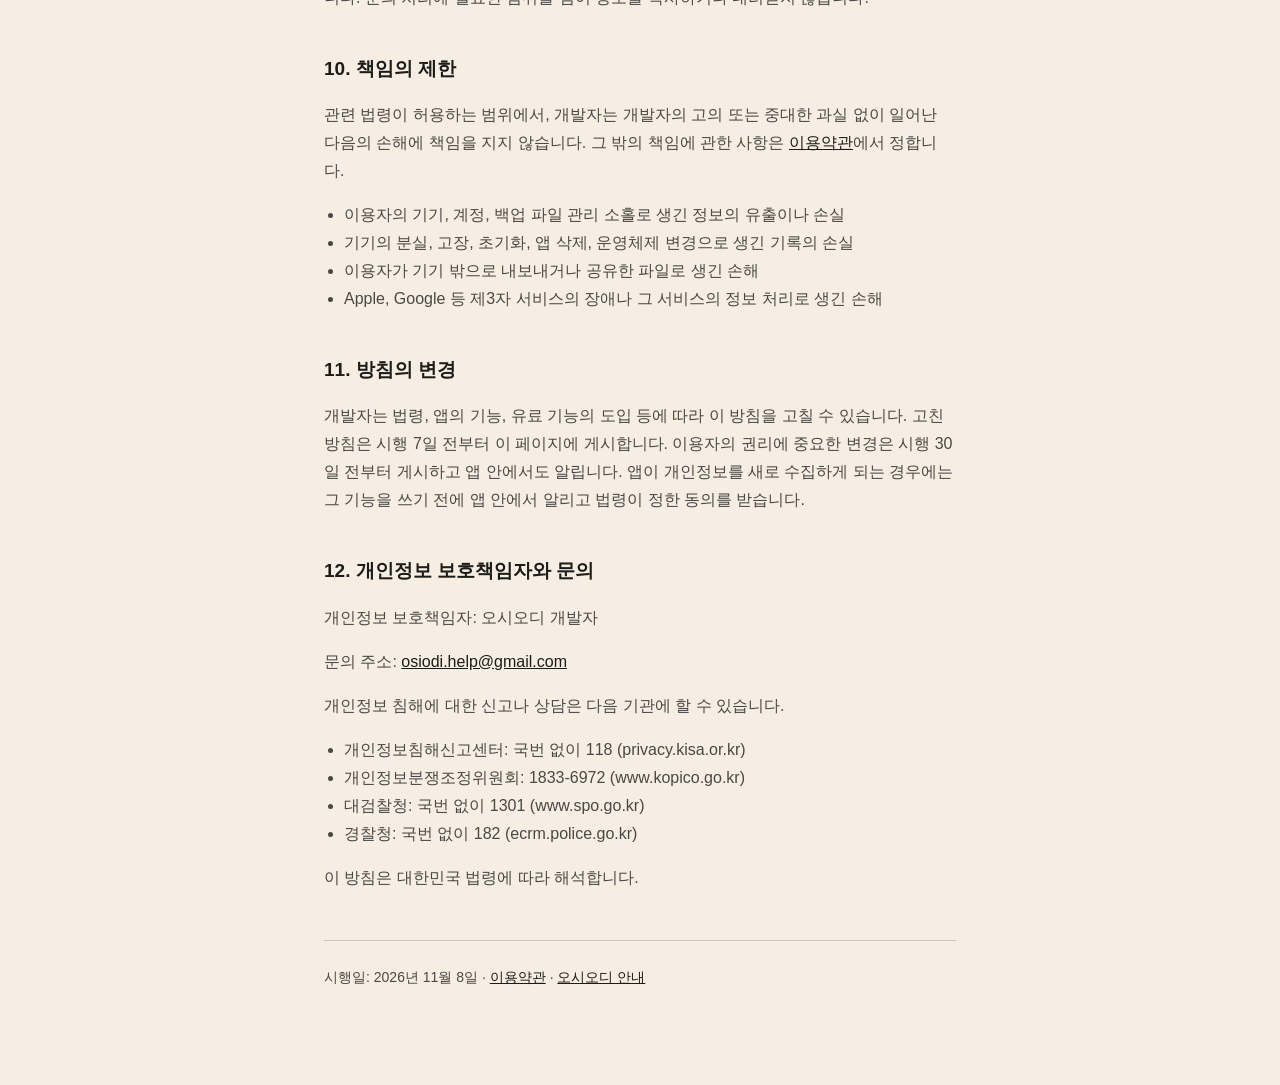
==== commit fb96ead6: "docs : 개인정보 처리방침을 다시 쓰고 이용약관 게시" ====
--- a/privacy.html
+++ b/privacy.html
@@ -11,13 +11,10 @@
 <h1>오시오디 개인정보 처리방침</h1>
 <div><span class="note">당신의 옷장은 당신에게</span></div>
 
-<p>이 방침은 오시오디 앱(이하 "앱")을 만든 개발자(이하 "개발자")가 앱과 관련해 개인정보를 어떻게 다루는지 정합니다. 앱을 설치하거나 사용하면 이 방침의 내용을 확인한 것으로 봅니다.</p>
+<p>이 방침은 오시오디 앱(이하 "앱")을 만든 개발자(이하 "개발자")가 앱과 문의, 앞으로의 유료 기능과 관련해 개인정보를 어떻게 다루는지 정합니다. 앱을 설치하거나 사용하면 이 방침의 내용을 확인한 것으로 봅니다. 앱의 이용 조건은 <a href="terms.html">이용약관</a>에서 정합니다.</p>
 
-<h2>1. 개발자가 처리하는 개인정보</h2>
-<p>현재 버전의 앱에서 개발자는 이용자의 개인정보를 수집, 보관, 이용하거나 제3자에게 제공하지 않습니다. 앱에는 계정과 로그인이 없고, 분석 도구나 광고 도구가 들어 있지 않으며, 개발자가 운영하는 서버로 기록을 보내지 않습니다.</p>
-<p>따라서 개발자에게는 처리 목적, 보유 기간, 파기, 처리 위탁, 국외 이전의 대상이 되는 개인정보가 없습니다.</p>
-
-<h2>2. 이용자의 기기에 저장되는 정보</h2>
+<h2>1. 앱 안의 기록</h2>
+<p>현재 버전의 앱에는 계정과 로그인이 없고, 분석 도구나 광고 도구가 들어 있지 않으며, 개발자가 운영하는 서버로 기록을 보내지 않습니다. 앱 안의 기록은 개발자가 수집하거나 보관하지 않습니다.</p>
 <ul>
 <li>옷과 착장 사진, 메모, 사이즈, 신체 치수, 착장 기록은 이용자가 직접 입력해 이용자의 기기에만 저장됩니다. 개발자는 이 정보에 접근할 수 없습니다.</li>
 <li>신체 치수처럼 민감할 수 있는 정보의 입력은 모두 선택이며, 입력 여부와 내용은 이용자가 정합니다.</li>
@@ -25,19 +22,30 @@
 <li>이용자가 기기의 iCloud 백업을 켜 둔 경우 앱 데이터가 Apple의 기기 백업에 포함될 수 있습니다.</li>
 </ul>
 
-<h2>3. 이용자의 관리 책임</h2>
+<h2>2. 개발자가 처리하는 개인정보: 문의</h2>
+<p>이용자가 문의 주소로 메일을 보내면 개발자는 답장과 문제 해결을 위해 다음 정보를 받아 처리합니다.</p>
 <ul>
-<li>기기에 저장된 기록과 백업 파일은 이용자가 직접 관리합니다. 기기 잠금, 백업 파일의 보관 위치와 공유 범위는 이용자가 정하고 책임집니다.</li>
-<li>개발자는 기록의 사본을 갖고 있지 않으므로, 기기의 분실, 고장, 초기화, 앱 삭제, 운영체제 변경이나 백업 파일의 분실로 사라진 기록을 복구하거나 대신 제공할 수 없습니다. 중요한 기록은 앱의 백업 기능으로 따로 보관해 주세요.</li>
-<li>이용자가 공유 시트, 백업, CSV 내보내기로 기기 밖에 보낸 파일은 이용자가 고른 곳의 관리에 따릅니다.</li>
+<li>처리하는 항목: 보낸 사람의 이메일 주소와 메일에 표시된 이름, 문의 내용, 이용자가 함께 보낸 첨부 파일(화면 사진, 백업 파일 등)</li>
+<li>처리 목적: 문의에 대한 답변, 오류의 확인과 수정, 같은 문의의 반복 확인, 분쟁의 처리</li>
+<li>보유 기간: 답변을 마친 날부터 3년 동안 보관한 뒤 지웁니다. 관련 법령이 더 긴 기간을 정하면 그 기간 동안 보관합니다. 이용자가 삭제를 요청하면 법령상 보관 의무가 없는 범위에서 지체 없이 지웁니다.</li>
+<li>파기 방법: 메일과 첨부 파일을 메일 계정에서 영구 삭제합니다. 첨부 파일을 내려받았다면 그 파일도 복구할 수 없게 지웁니다.</li>
+<li>보관 장소(국외 이전): 문의 메일은 Google LLC가 제공하는 Gmail로 받고 보관합니다. 메일은 이용자가 보내는 때에 인터넷으로 전송되어 미국 등 Google의 데이터 센터에 저장되며, 위의 보유 기간 동안 보관됩니다. 메일을 보내지 않으면 이 이전은 일어나지 않습니다.</li>
+</ul>
+<p>개발자는 위 정보를 이 목적 밖으로 쓰거나 제3자에게 제공하지 않습니다. 다만 법령에 따라 수사기관 등이 정해진 절차로 요구하는 경우에는 그에 따릅니다.</p>
+
+<h2>3. 앞으로의 유료 기능과 결제</h2>
+<ul>
+<li>현재 앱 안에서 판매하는 것은 없습니다.</li>
+<li>개발자가 유료 기능을 판매하게 되면 결제, 결제 수단, 환불은 Apple이 App Store에서 처리합니다. 개발자는 이용자의 카드나 결제 계정 정보를 받지 않습니다.</li>
+<li>이 경우 앱은 구매 여부와 처음 내려받은 버전을 확인하기 위해 기기 안에서 Apple이 제공하는 구매 기록을 읽습니다. 개발자는 Apple로부터 개인을 알아볼 수 없는 판매 통계(국가, 수량, 금액 등)를 받습니다.</li>
 </ul>
 
-<h2>4. 제3자 서비스</h2>
+<h2>4. Apple 등 제3자 서비스</h2>
 <p>다음 기능은 Apple 또는 이용자가 고른 서비스가 처리하며, 그 처리에는 각 사업자의 약관과 개인정보 처리방침이 적용됩니다. 개발자는 이 처리에 관여하지 않습니다.</p>
 <ul>
-<li>결제: 오시오디는 무료이고 앱 안에서 파는 것이 없습니다. 개발자는 결제 수단이나 결제 계정 정보를 받지 않습니다.</li>
 <li>날씨: 이용자가 날씨 기록을 켠 경우에만 대략적인 위치로 Apple 날씨(WeatherKit)에 그날의 날씨를 묻습니다. 위치는 앱에 저장되거나 개발자에게 전송되지 않으며, 받은 날씨와 기온만 착장 기록에 저장됩니다.</li>
-<li>웹에서 찾아 붙이기: 이용자가 옷 등록에서 이 기능을 열고 찾아볼 때만, 앱 안 브라우저가 이용자가 고른 쇼핑몰이나 검색 사이트(네이버, 무신사, 구글 등)에 직접 접속합니다. 검색어와 방문은 그 사이트로만 전달되고 개발자에게 전송되지 않습니다. 앱은 브라우저의 쿠키와 방문 기록을 남기지 않으며, 이용자가 고른 상품 페이지의 이름, 브랜드, 가격, 사진만 기기 안에서 읽어 옷 기록에 넣습니다.</li>
+<li>링크로 채우기: 이용자가 옷 등록에서 상품 링크를 붙여 넣은 경우에만, 앱이 그 상품 페이지 하나에 접속해 이름, 브랜드, 가격, 사진을 기기 안에서 읽습니다. 접속은 그 사이트로만 전달되고 개발자에게 전송되지 않으며, 앱은 쿠키와 방문 기록을 남기지 않습니다.</li>
+<li>사용 통계와 오류 보고: 이용자가 기기 설정에서 앱 개발자와의 공유를 허용한 경우, Apple이 개인을 알아볼 수 없게 모은 사용 통계와 오류 보고를 개발자가 App Store Connect에서 볼 수 있습니다. 개발자는 이를 앱의 오류를 고치는 데에만 씁니다.</li>
 <li>저장과 공유: 자동 백업 폴더가 iCloud Drive에 있으면 백업 파일은 이용자의 iCloud 계정에 저장됩니다. 공유한 파일은 이용자가 고른 앱이나 서비스로 전달됩니다.</li>
 </ul>
 
@@ -51,31 +59,49 @@
 </ul>
 <p>권한은 언제든 iPhone의 설정에서 끌 수 있습니다. 권한을 끄면 그 권한이 필요한 기능을 쓸 수 없습니다.</p>
 
-<h2>6. 이용자의 권리</h2>
-<p>이용자는 앱 안에서 자신의 기록을 언제든 직접 보고, 고치고, 지울 수 있습니다. 앱을 지우면 기기에 저장된 기록도 함께 지워집니다. 개발자가 보관하는 개인정보가 없으므로 개발자에게 열람, 정정, 삭제를 요청할 대상은 없으며, 궁금한 점은 아래 문의 주소로 받습니다.</p>
+<h2>6. 이용자의 관리 책임</h2>
+<ul>
+<li>기기에 저장된 기록과 백업 파일은 이용자가 직접 관리합니다. 기기 잠금, 백업 파일의 보관 위치와 공유 범위는 이용자가 정하고 책임집니다.</li>
+<li>개발자는 기록의 사본을 갖고 있지 않으므로, 기기의 분실, 고장, 초기화, 앱 삭제, 운영체제 변경이나 백업 파일의 분실로 사라진 기록을 복구하거나 대신 제공할 수 없습니다. 중요한 기록은 앱의 백업 기능으로 따로 보관해 주세요.</li>
+<li>이용자가 공유 시트, 백업, CSV 내보내기로 기기 밖에 보낸 파일과, 문의 메일에 첨부한 파일의 내용은 이용자가 정합니다. 다른 사람의 개인정보가 담긴 파일은 보내지 마세요.</li>
+</ul>
 
-<h2>7. 아동의 개인정보</h2>
-<p>개발자는 만 14세 미만 아동을 포함한 어떤 이용자의 개인정보도 수집하지 않습니다.</p>
+<h2>7. 이용자의 권리</h2>
+<p>이용자는 앱 안의 기록을 언제든 직접 보고, 고치고, 지울 수 있습니다. 앱을 지우면 기기에 저장된 기록도 함께 지워집니다.</p>
+<p>개발자가 처리하는 문의 정보에 대해서는 문의 주소로 열람, 정정, 삭제, 처리 정지를 요청할 수 있습니다. 개발자는 본인임을 확인할 수 있는 범위에서 법령이 정한 기간 안에 처리하며, 법령에 따라 보관해야 하는 정보는 삭제 요청에서 제외될 수 있습니다.</p>
 
-<h2>8. 책임의 제한</h2>
-<p>관련 법령이 허용하는 범위에서, 개발자는 개발자의 고의 또는 중대한 과실 없이 일어난 다음의 손해에 책임을 지지 않습니다.</p>
+<h2>8. 아동의 개인정보</h2>
+<p>만 14세 미만 아동이 문의 메일을 보내려면 법정대리인의 동의가 필요합니다. 동의 없이 받은 것이 확인되면 그 정보를 지체 없이 지웁니다.</p>
+
+<h2>9. 안전성 확보 조치</h2>
+<p>문의 메일 계정에는 개발자만 접근하며, 계정의 비밀번호를 다른 서비스와 함께 쓰지 않습니다. 문의 처리에 필요한 범위를 넘어 정보를 복사하거나 내려받지 않습니다.</p>
+
+<h2>10. 책임의 제한</h2>
+<p>관련 법령이 허용하는 범위에서, 개발자는 개발자의 고의 또는 중대한 과실 없이 일어난 다음의 손해에 책임을 지지 않습니다. 그 밖의 책임에 관한 사항은 <a href="terms.html">이용약관</a>에서 정합니다.</p>
 <ul>
 <li>이용자의 기기, 계정, 백업 파일 관리 소홀로 생긴 정보의 유출이나 손실</li>
 <li>기기의 분실, 고장, 초기화, 앱 삭제, 운영체제 변경으로 생긴 기록의 손실</li>
 <li>이용자가 기기 밖으로 내보내거나 공유한 파일로 생긴 손해</li>
-<li>Apple 등 제3자 서비스의 장애나 그 서비스의 정보 처리로 생긴 손해</li>
+<li>Apple, Google 등 제3자 서비스의 장애나 그 서비스의 정보 처리로 생긴 손해</li>
 </ul>
 
-<h2>9. 방침의 변경</h2>
-<p>개발자는 법령이나 앱의 기능이 바뀌면 이 방침을 고칠 수 있습니다. 고친 방침은 이 페이지에 게시하고 시행일을 바꿉니다. 앱이 개인정보를 새로 수집하게 되는 경우에는 수집하기 전에 앱 안에서 알리고 법령이 정한 동의를 받습니다.</p>
+<h2>11. 방침의 변경</h2>
+<p>개발자는 법령, 앱의 기능, 유료 기능의 도입 등에 따라 이 방침을 고칠 수 있습니다. 고친 방침은 시행 7일 전부터 이 페이지에 게시합니다. 이용자의 권리에 중요한 변경은 시행 30일 전부터 게시하고 앱 안에서도 알립니다. 앱이 개인정보를 새로 수집하게 되는 경우에는 그 기능을 쓰기 전에 앱 안에서 알리고 법령이 정한 동의를 받습니다.</p>
 
-<h2>10. 문의</h2>
+<h2>12. 개인정보 보호책임자와 문의</h2>
 <p>개인정보 보호책임자: 오시오디 개발자</p>
 <p>문의 주소: <a id="contact" href="mailto:osiodi.help@gmail.com">osiodi.help@gmail.com</a></p>
+<p>개인정보 침해에 대한 신고나 상담은 다음 기관에 할 수 있습니다.</p>
+<ul>
+<li>개인정보침해신고센터: 국번 없이 118 (privacy.kisa.or.kr)</li>
+<li>개인정보분쟁조정위원회: 1833-6972 (www.kopico.go.kr)</li>
+<li>대검찰청: 국번 없이 1301 (www.spo.go.kr)</li>
+<li>경찰청: 국번 없이 182 (ecrm.police.go.kr)</li>
+</ul>
 <p>이 방침은 대한민국 법령에 따라 해석합니다.</p>
 
 <hr>
-<footer>시행일: <span id="effective">2026년 11월 8일</span> · <a href="index.html">오시오디 안내</a></footer>
+<footer>시행일: <span id="effective">2026년 11월 8일</span> · <a href="terms.html">이용약관</a> · <a href="index.html">오시오디 안내</a></footer>
 </main>
 </body>
 </html>
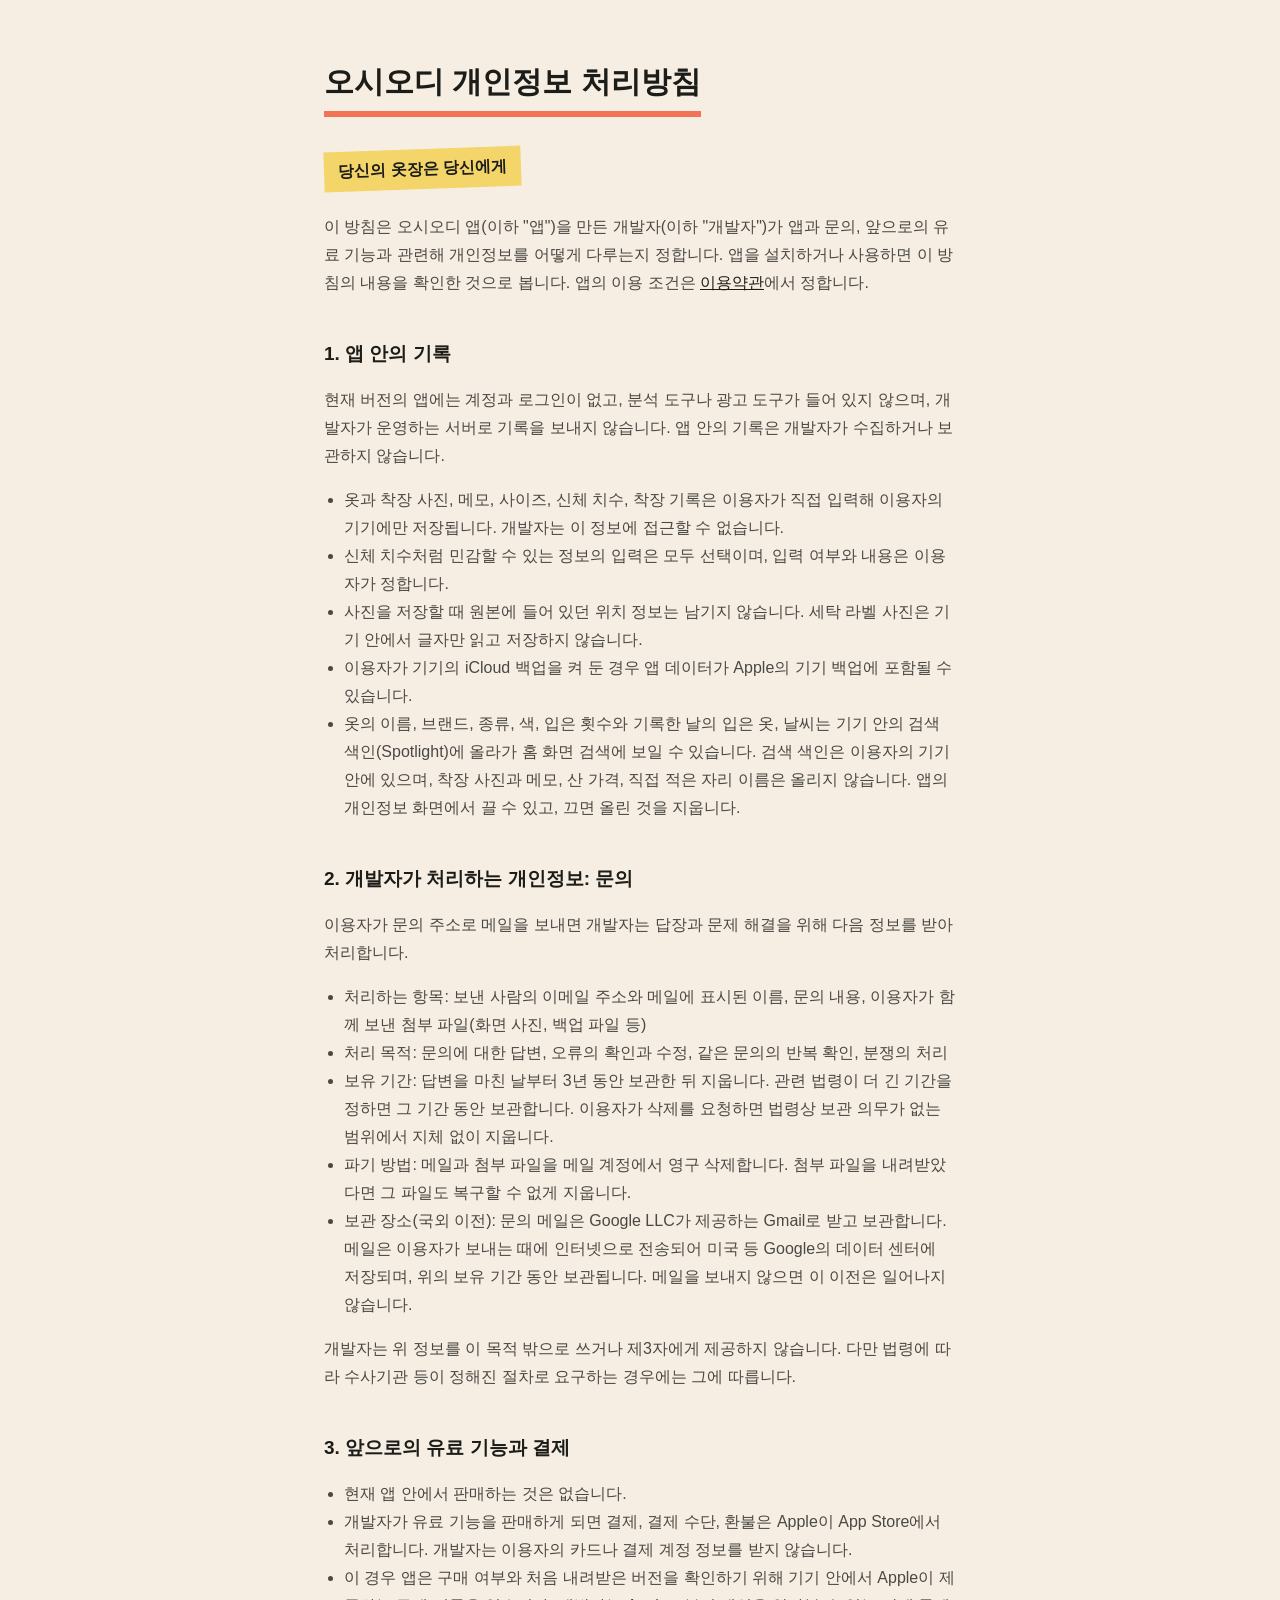
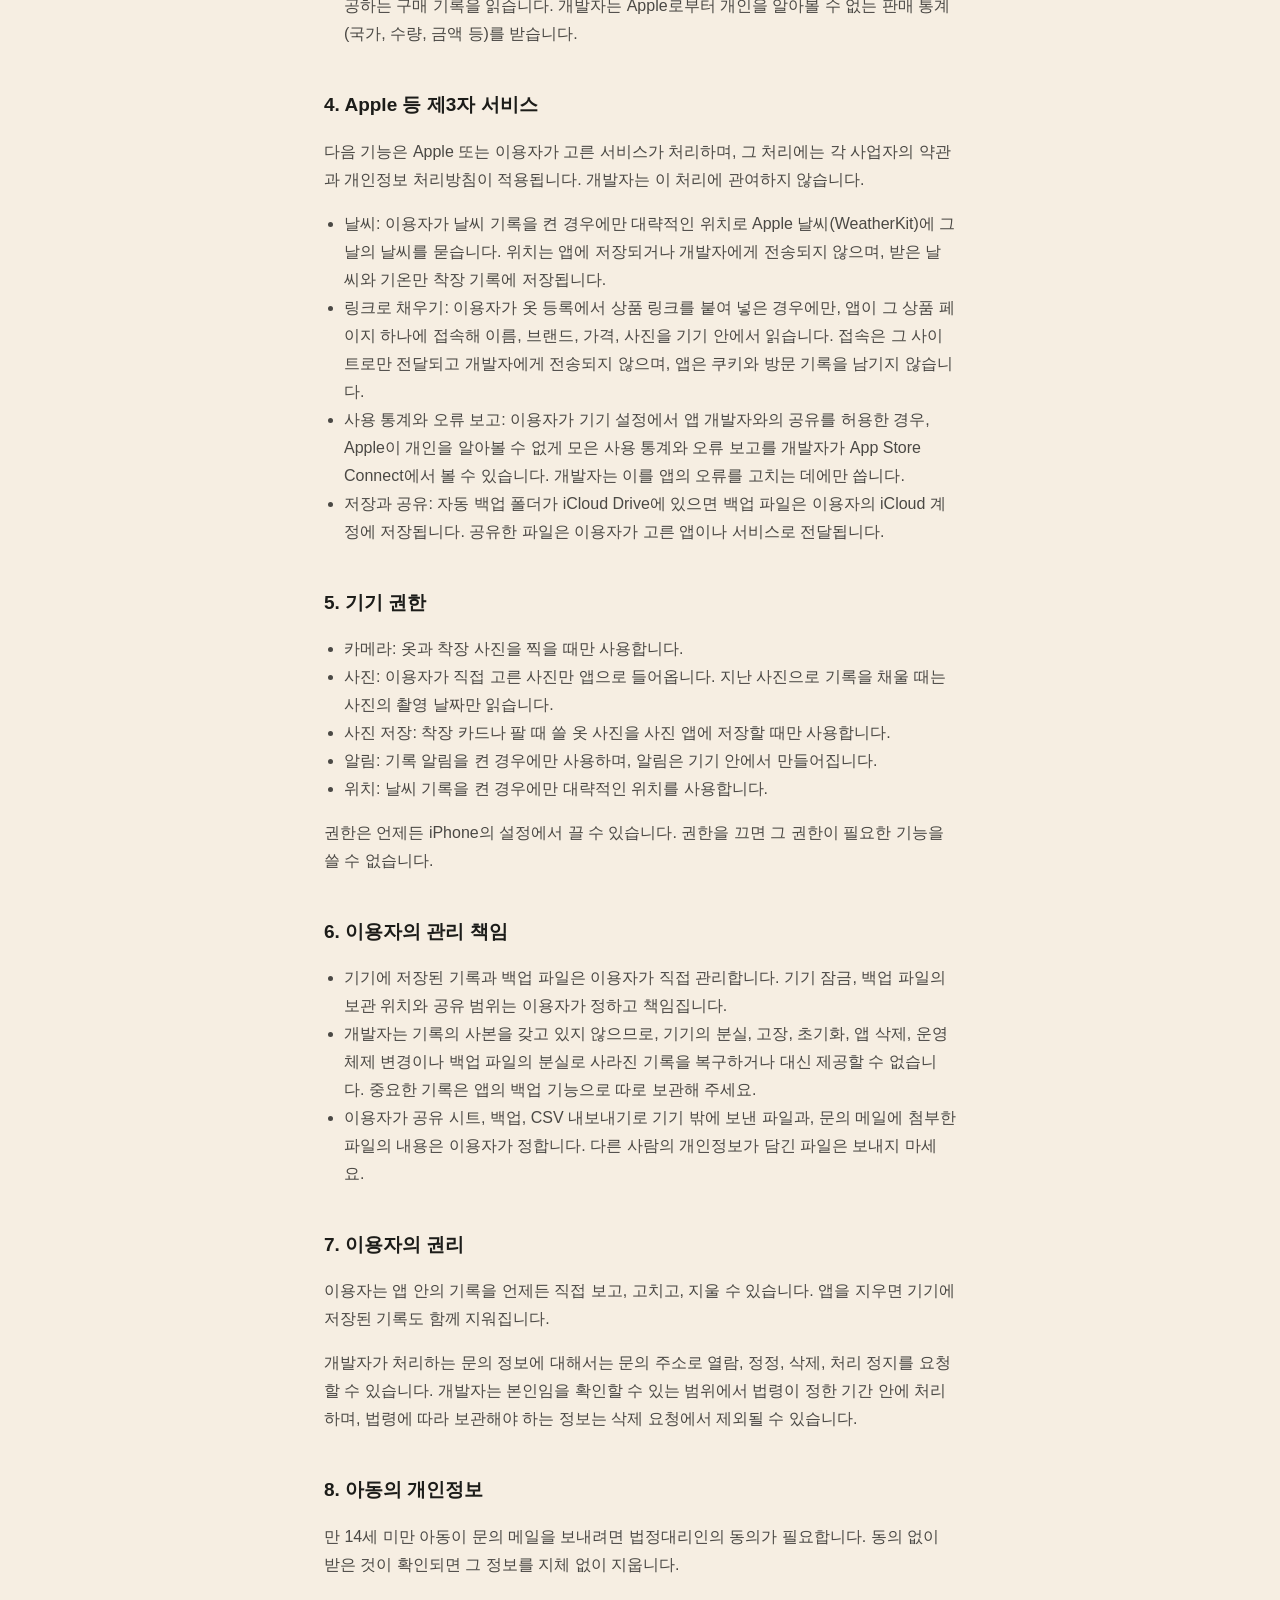
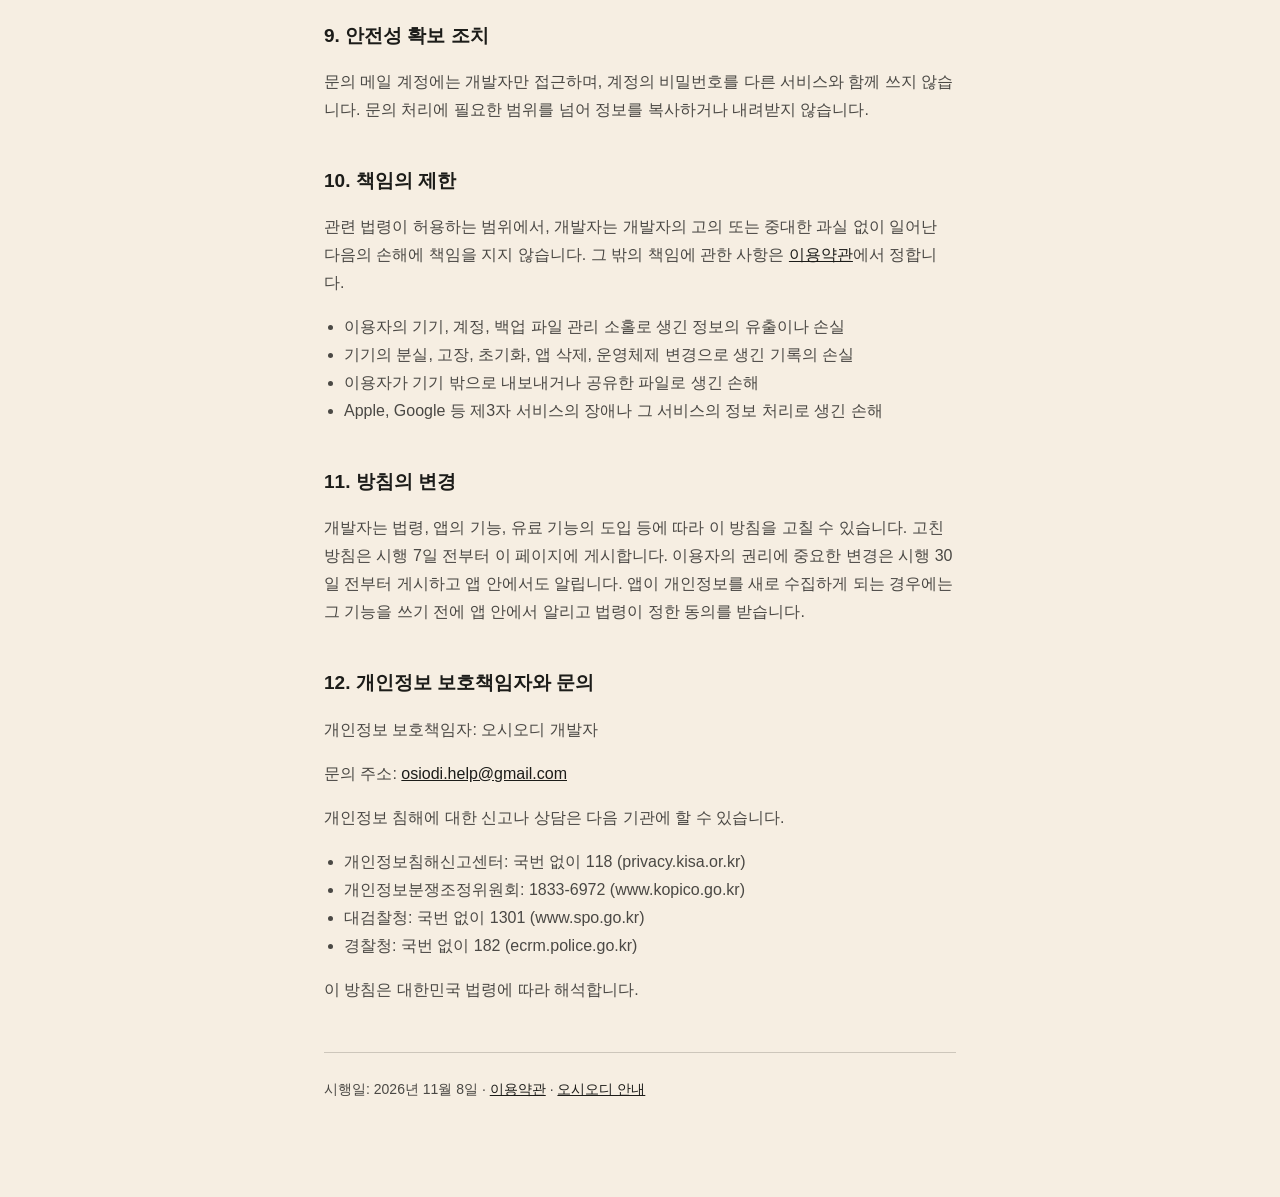
==== commit e91a0984: "docs : 개인정보 처리방침에 홈 화면 검색 색인 안내 더하기" ====
--- a/privacy.html
+++ b/privacy.html
@@ -20,6 +20,7 @@
 <li>신체 치수처럼 민감할 수 있는 정보의 입력은 모두 선택이며, 입력 여부와 내용은 이용자가 정합니다.</li>
 <li>사진을 저장할 때 원본에 들어 있던 위치 정보는 남기지 않습니다. 세탁 라벨 사진은 기기 안에서 글자만 읽고 저장하지 않습니다.</li>
 <li>이용자가 기기의 iCloud 백업을 켜 둔 경우 앱 데이터가 Apple의 기기 백업에 포함될 수 있습니다.</li>
+<li>옷의 이름, 브랜드, 종류, 색, 입은 횟수와 기록한 날의 입은 옷, 날씨는 기기 안의 검색 색인(Spotlight)에 올라가 홈 화면 검색에 보일 수 있습니다. 검색 색인은 이용자의 기기 안에 있으며, 착장 사진과 메모, 산 가격, 직접 적은 자리 이름은 올리지 않습니다. 앱의 개인정보 화면에서 끌 수 있고, 끄면 올린 것을 지웁니다.</li>
 </ul>
 
 <h2>2. 개발자가 처리하는 개인정보: 문의</h2>
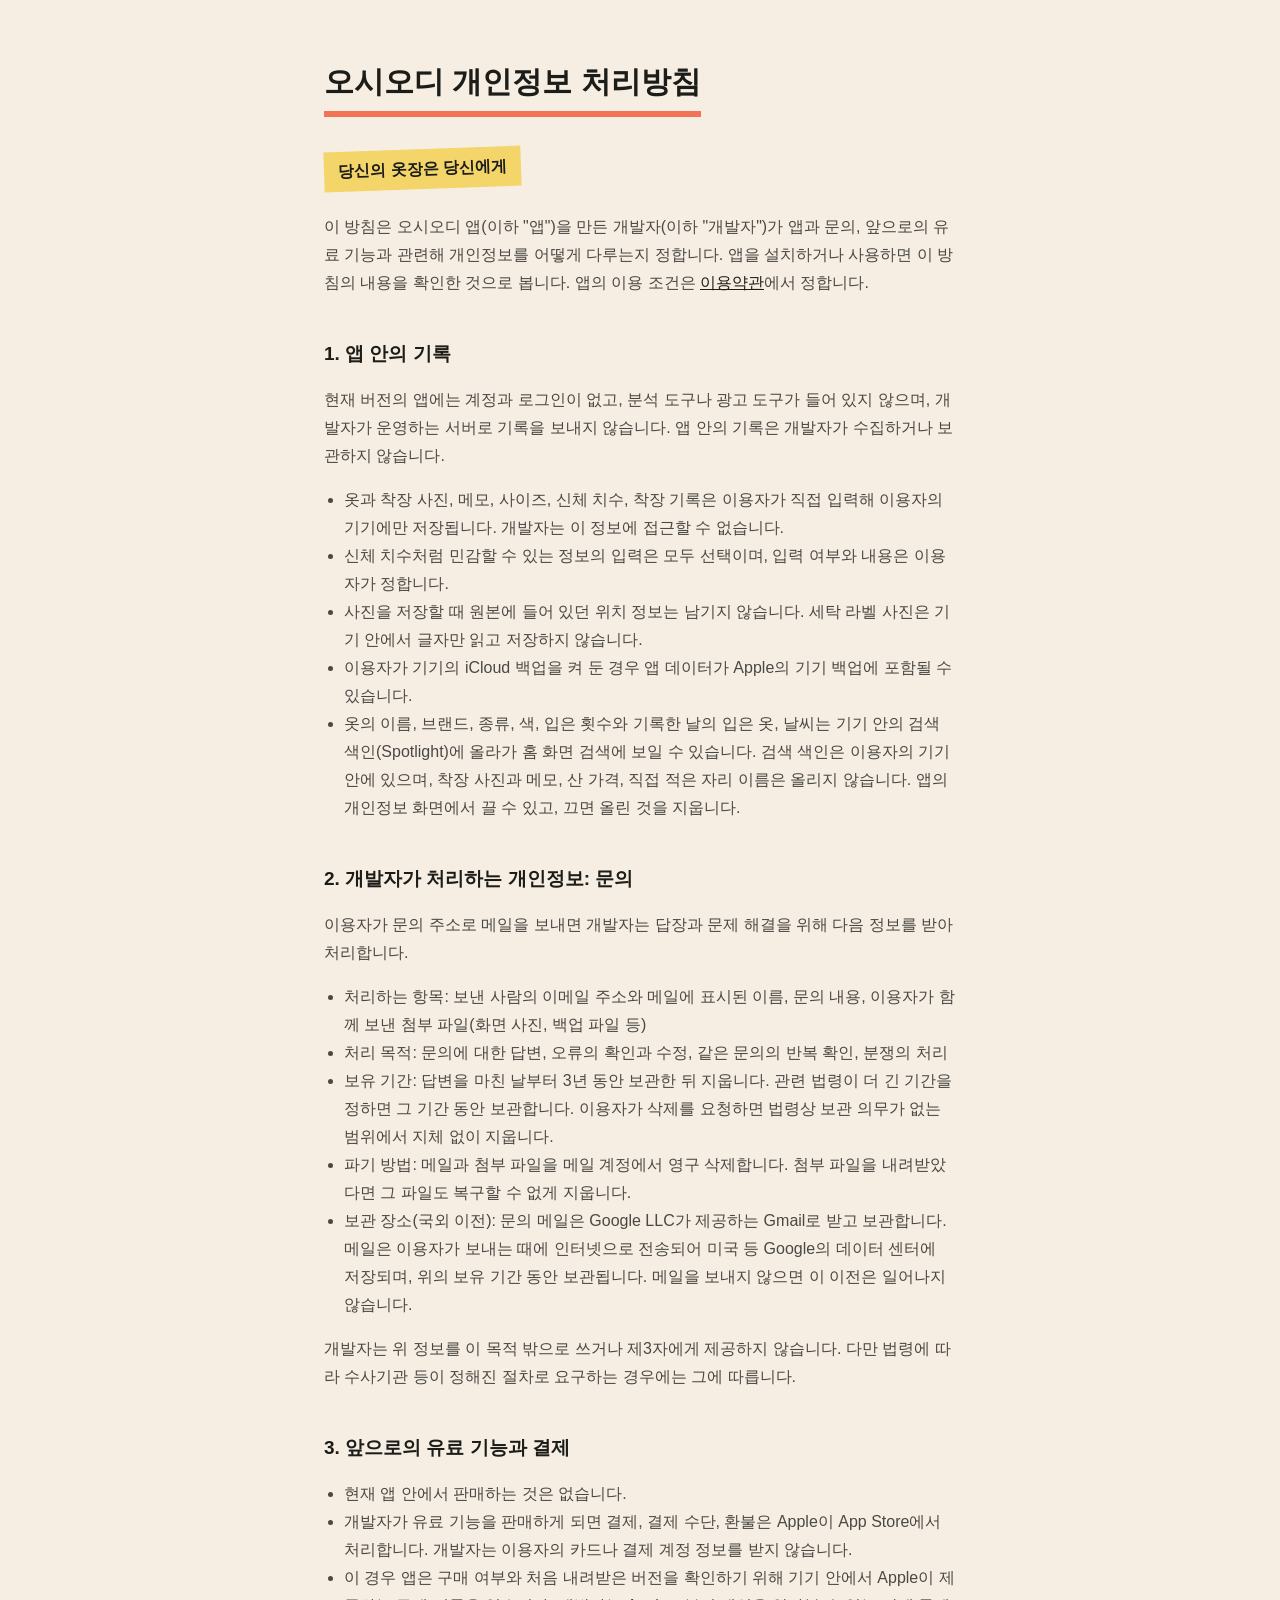
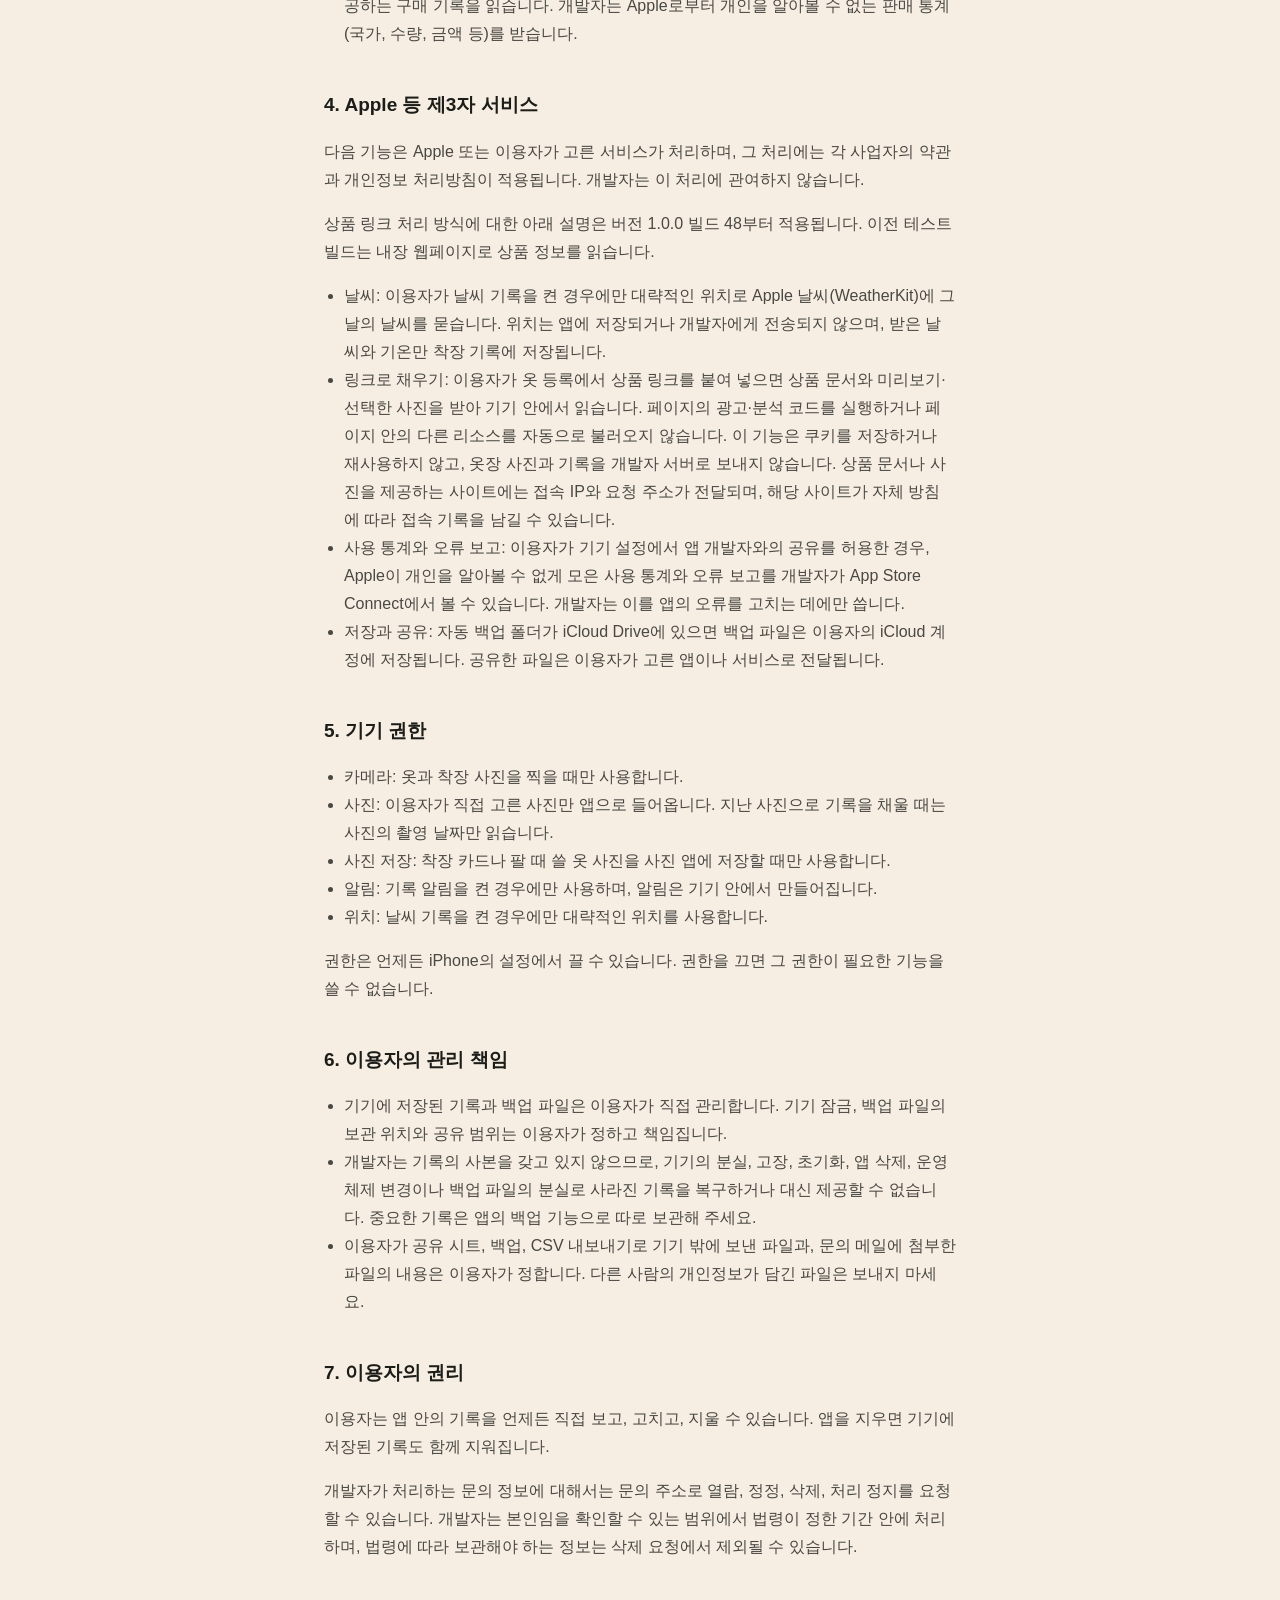
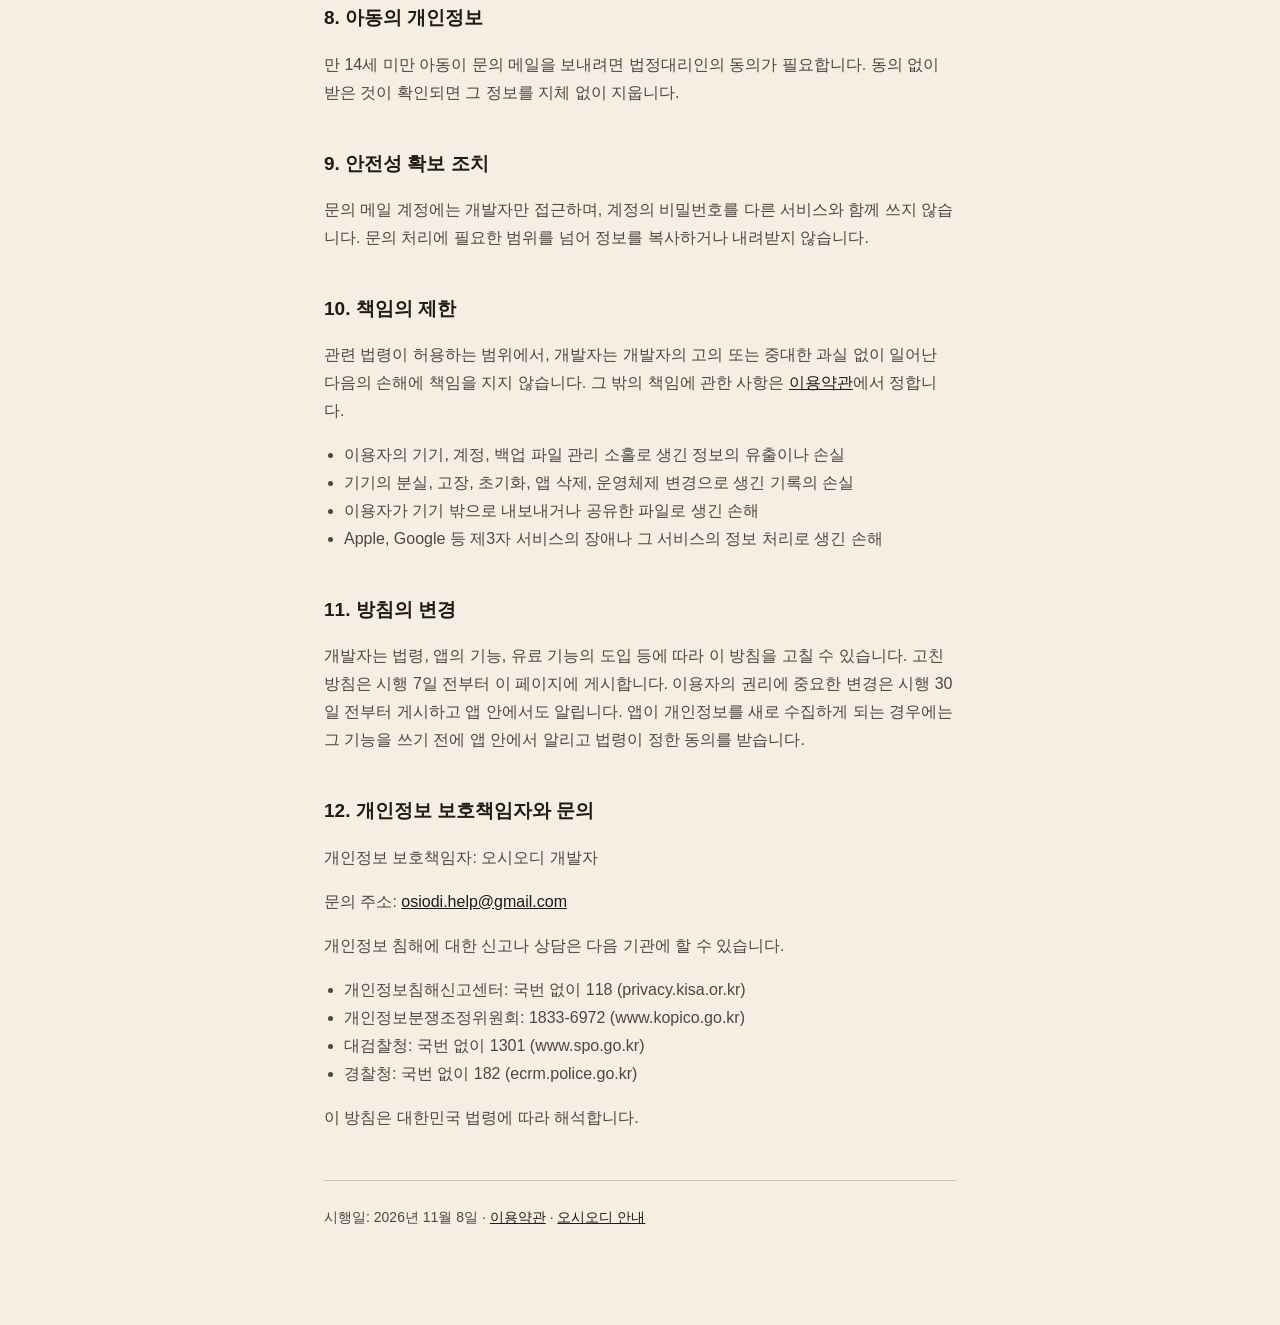
==== commit 773f7fc5: "docs: clarify product link privacy starting with build 48" ====
--- a/privacy.html
+++ b/privacy.html
@@ -43,9 +43,10 @@
 
 <h2>4. Apple 등 제3자 서비스</h2>
 <p>다음 기능은 Apple 또는 이용자가 고른 서비스가 처리하며, 그 처리에는 각 사업자의 약관과 개인정보 처리방침이 적용됩니다. 개발자는 이 처리에 관여하지 않습니다.</p>
+<p>상품 링크 처리 방식에 대한 아래 설명은 버전 1.0.0 빌드 48부터 적용됩니다. 이전 테스트 빌드는 내장 웹페이지로 상품 정보를 읽습니다.</p>
 <ul>
 <li>날씨: 이용자가 날씨 기록을 켠 경우에만 대략적인 위치로 Apple 날씨(WeatherKit)에 그날의 날씨를 묻습니다. 위치는 앱에 저장되거나 개발자에게 전송되지 않으며, 받은 날씨와 기온만 착장 기록에 저장됩니다.</li>
-<li>링크로 채우기: 이용자가 옷 등록에서 상품 링크를 붙여 넣은 경우에만, 앱이 그 상품 페이지 하나에 접속해 이름, 브랜드, 가격, 사진을 기기 안에서 읽습니다. 접속은 그 사이트로만 전달되고 개발자에게 전송되지 않으며, 앱은 쿠키와 방문 기록을 남기지 않습니다.</li>
+<li>링크로 채우기: 이용자가 옷 등록에서 상품 링크를 붙여 넣으면 상품 문서와 미리보기·선택한 사진을 받아 기기 안에서 읽습니다. 페이지의 광고·분석 코드를 실행하거나 페이지 안의 다른 리소스를 자동으로 불러오지 않습니다. 이 기능은 쿠키를 저장하거나 재사용하지 않고, 옷장 사진과 기록을 개발자 서버로 보내지 않습니다. 상품 문서나 사진을 제공하는 사이트에는 접속 IP와 요청 주소가 전달되며, 해당 사이트가 자체 방침에 따라 접속 기록을 남길 수 있습니다.</li>
 <li>사용 통계와 오류 보고: 이용자가 기기 설정에서 앱 개발자와의 공유를 허용한 경우, Apple이 개인을 알아볼 수 없게 모은 사용 통계와 오류 보고를 개발자가 App Store Connect에서 볼 수 있습니다. 개발자는 이를 앱의 오류를 고치는 데에만 씁니다.</li>
 <li>저장과 공유: 자동 백업 폴더가 iCloud Drive에 있으면 백업 파일은 이용자의 iCloud 계정에 저장됩니다. 공유한 파일은 이용자가 고른 앱이나 서비스로 전달됩니다.</li>
 </ul>
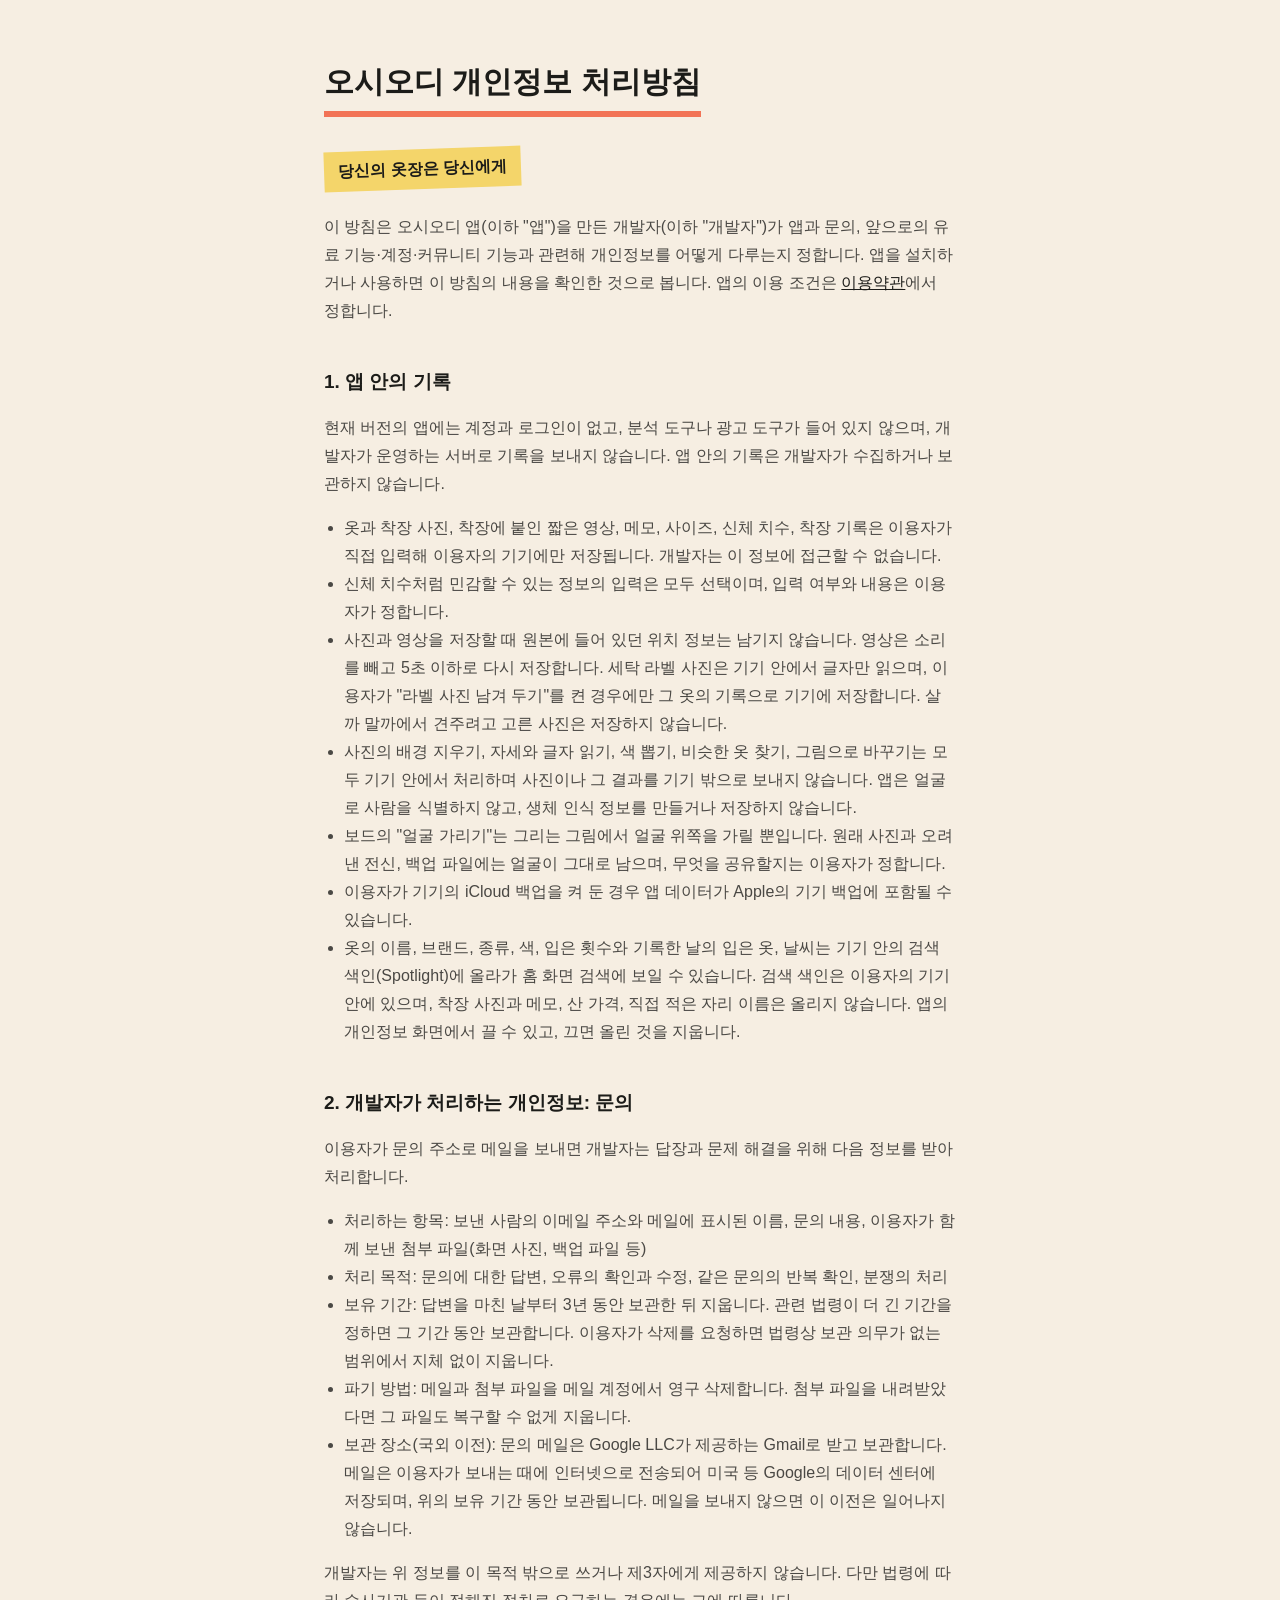
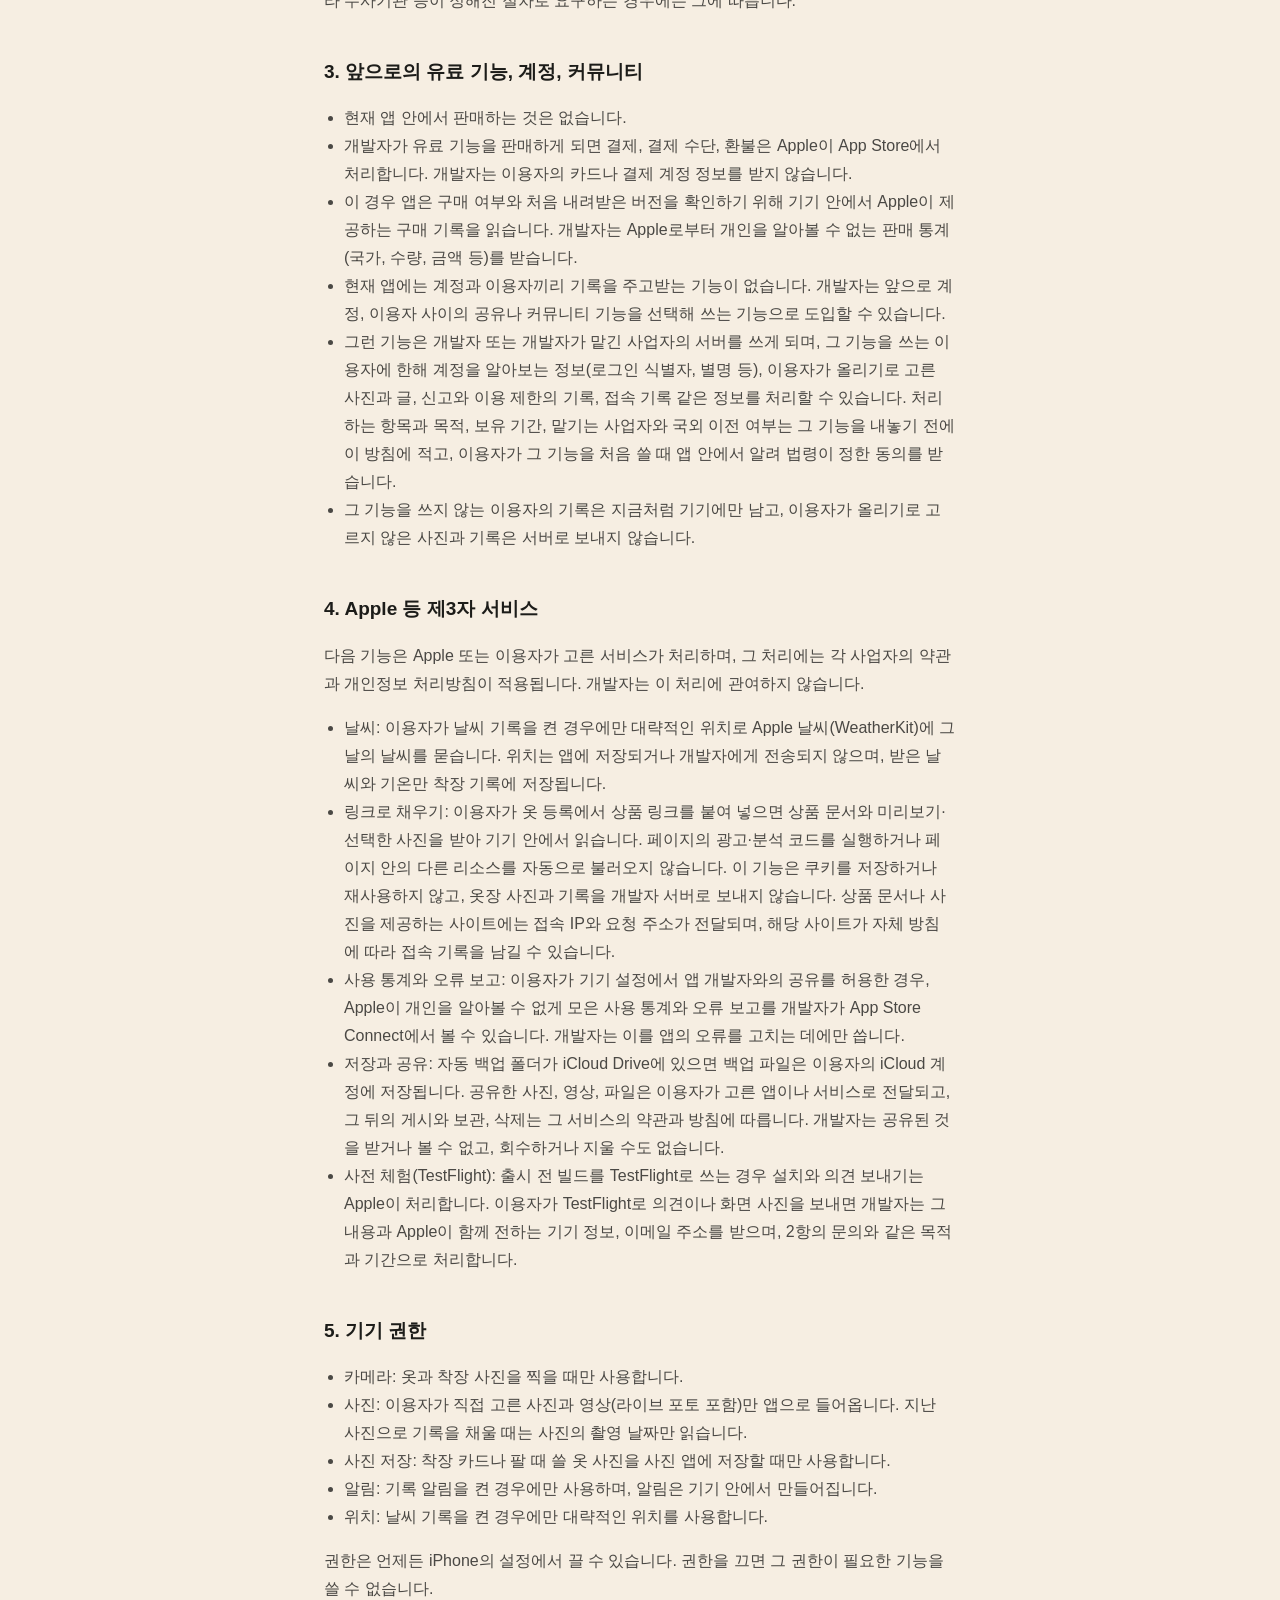
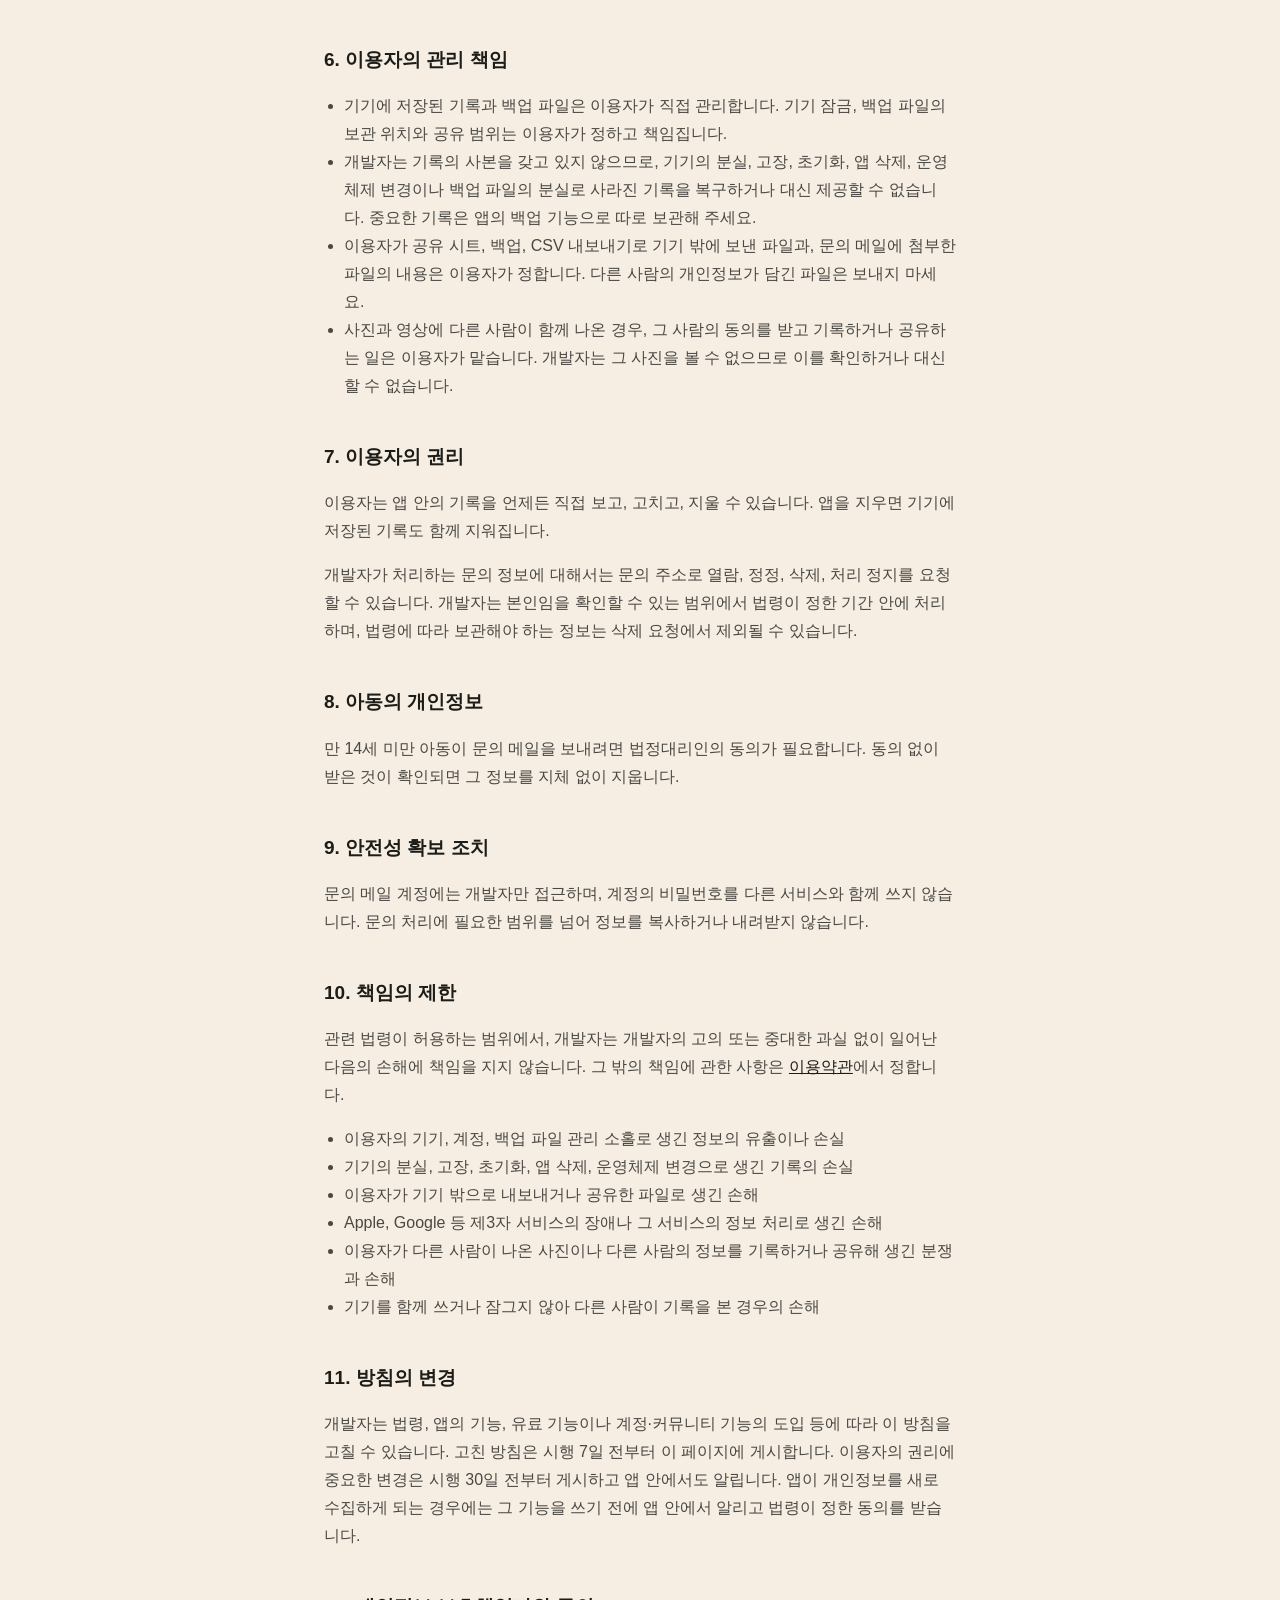
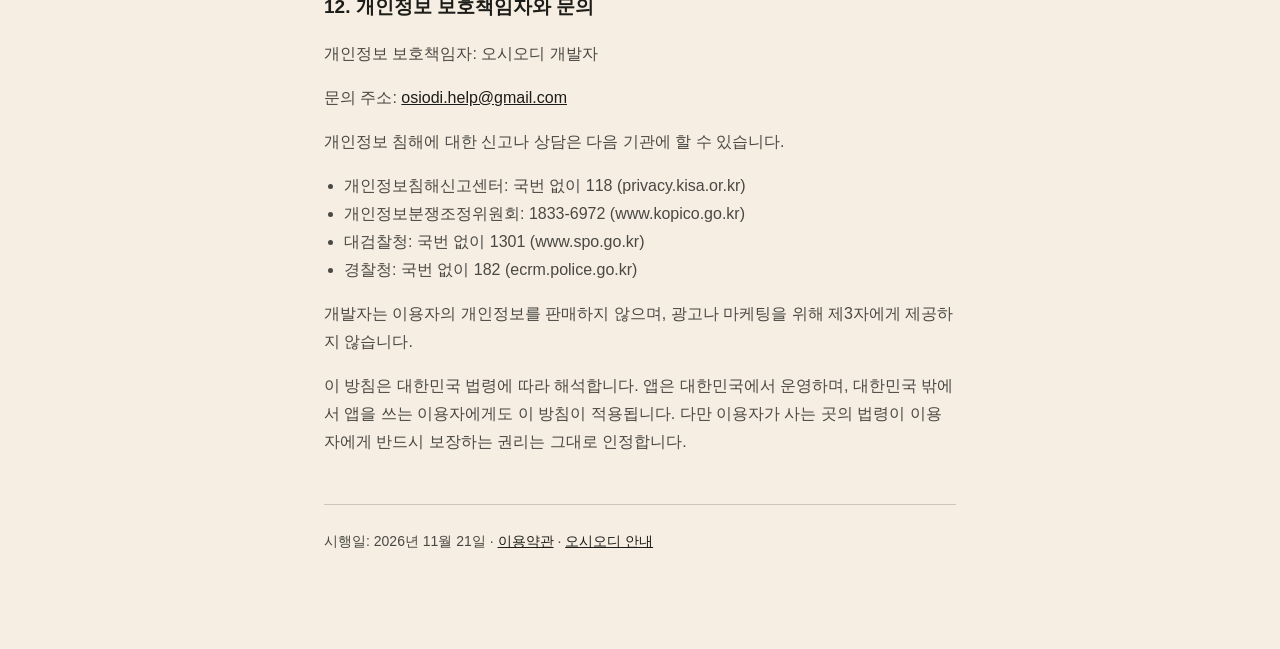
==== commit b785c69f: "docs : 출시에 맞춰 개인정보 처리방침과 이용약관 고치기" ====
--- a/privacy.html
+++ b/privacy.html
@@ -11,14 +11,16 @@
 <h1>오시오디 개인정보 처리방침</h1>
 <div><span class="note">당신의 옷장은 당신에게</span></div>
 
-<p>이 방침은 오시오디 앱(이하 "앱")을 만든 개발자(이하 "개발자")가 앱과 문의, 앞으로의 유료 기능과 관련해 개인정보를 어떻게 다루는지 정합니다. 앱을 설치하거나 사용하면 이 방침의 내용을 확인한 것으로 봅니다. 앱의 이용 조건은 <a href="terms.html">이용약관</a>에서 정합니다.</p>
+<p>이 방침은 오시오디 앱(이하 "앱")을 만든 개발자(이하 "개발자")가 앱과 문의, 앞으로의 유료 기능·계정·커뮤니티 기능과 관련해 개인정보를 어떻게 다루는지 정합니다. 앱을 설치하거나 사용하면 이 방침의 내용을 확인한 것으로 봅니다. 앱의 이용 조건은 <a href="terms.html">이용약관</a>에서 정합니다.</p>
 
 <h2>1. 앱 안의 기록</h2>
 <p>현재 버전의 앱에는 계정과 로그인이 없고, 분석 도구나 광고 도구가 들어 있지 않으며, 개발자가 운영하는 서버로 기록을 보내지 않습니다. 앱 안의 기록은 개발자가 수집하거나 보관하지 않습니다.</p>
 <ul>
-<li>옷과 착장 사진, 메모, 사이즈, 신체 치수, 착장 기록은 이용자가 직접 입력해 이용자의 기기에만 저장됩니다. 개발자는 이 정보에 접근할 수 없습니다.</li>
+<li>옷과 착장 사진, 착장에 붙인 짧은 영상, 메모, 사이즈, 신체 치수, 착장 기록은 이용자가 직접 입력해 이용자의 기기에만 저장됩니다. 개발자는 이 정보에 접근할 수 없습니다.</li>
 <li>신체 치수처럼 민감할 수 있는 정보의 입력은 모두 선택이며, 입력 여부와 내용은 이용자가 정합니다.</li>
-<li>사진을 저장할 때 원본에 들어 있던 위치 정보는 남기지 않습니다. 세탁 라벨 사진은 기기 안에서 글자만 읽고 저장하지 않습니다.</li>
+<li>사진과 영상을 저장할 때 원본에 들어 있던 위치 정보는 남기지 않습니다. 영상은 소리를 빼고 5초 이하로 다시 저장합니다. 세탁 라벨 사진은 기기 안에서 글자만 읽으며, 이용자가 "라벨 사진 남겨 두기"를 켠 경우에만 그 옷의 기록으로 기기에 저장합니다. 살까 말까에서 견주려고 고른 사진은 저장하지 않습니다.</li>
+<li>사진의 배경 지우기, 자세와 글자 읽기, 색 뽑기, 비슷한 옷 찾기, 그림으로 바꾸기는 모두 기기 안에서 처리하며 사진이나 그 결과를 기기 밖으로 보내지 않습니다. 앱은 얼굴로 사람을 식별하지 않고, 생체 인식 정보를 만들거나 저장하지 않습니다.</li>
+<li>보드의 "얼굴 가리기"는 그리는 그림에서 얼굴 위쪽을 가릴 뿐입니다. 원래 사진과 오려 낸 전신, 백업 파일에는 얼굴이 그대로 남으며, 무엇을 공유할지는 이용자가 정합니다.</li>
 <li>이용자가 기기의 iCloud 백업을 켜 둔 경우 앱 데이터가 Apple의 기기 백업에 포함될 수 있습니다.</li>
 <li>옷의 이름, 브랜드, 종류, 색, 입은 횟수와 기록한 날의 입은 옷, 날씨는 기기 안의 검색 색인(Spotlight)에 올라가 홈 화면 검색에 보일 수 있습니다. 검색 색인은 이용자의 기기 안에 있으며, 착장 사진과 메모, 산 가격, 직접 적은 자리 이름은 올리지 않습니다. 앱의 개인정보 화면에서 끌 수 있고, 끄면 올린 것을 지웁니다.</li>
 </ul>
@@ -34,27 +36,30 @@
 </ul>
 <p>개발자는 위 정보를 이 목적 밖으로 쓰거나 제3자에게 제공하지 않습니다. 다만 법령에 따라 수사기관 등이 정해진 절차로 요구하는 경우에는 그에 따릅니다.</p>
 
-<h2>3. 앞으로의 유료 기능과 결제</h2>
+<h2>3. 앞으로의 유료 기능, 계정, 커뮤니티</h2>
 <ul>
 <li>현재 앱 안에서 판매하는 것은 없습니다.</li>
 <li>개발자가 유료 기능을 판매하게 되면 결제, 결제 수단, 환불은 Apple이 App Store에서 처리합니다. 개발자는 이용자의 카드나 결제 계정 정보를 받지 않습니다.</li>
 <li>이 경우 앱은 구매 여부와 처음 내려받은 버전을 확인하기 위해 기기 안에서 Apple이 제공하는 구매 기록을 읽습니다. 개발자는 Apple로부터 개인을 알아볼 수 없는 판매 통계(국가, 수량, 금액 등)를 받습니다.</li>
+<li>현재 앱에는 계정과 이용자끼리 기록을 주고받는 기능이 없습니다. 개발자는 앞으로 계정, 이용자 사이의 공유나 커뮤니티 기능을 선택해 쓰는 기능으로 도입할 수 있습니다.</li>
+<li>그런 기능은 개발자 또는 개발자가 맡긴 사업자의 서버를 쓰게 되며, 그 기능을 쓰는 이용자에 한해 계정을 알아보는 정보(로그인 식별자, 별명 등), 이용자가 올리기로 고른 사진과 글, 신고와 이용 제한의 기록, 접속 기록 같은 정보를 처리할 수 있습니다. 처리하는 항목과 목적, 보유 기간, 맡기는 사업자와 국외 이전 여부는 그 기능을 내놓기 전에 이 방침에 적고, 이용자가 그 기능을 처음 쓸 때 앱 안에서 알려 법령이 정한 동의를 받습니다.</li>
+<li>그 기능을 쓰지 않는 이용자의 기록은 지금처럼 기기에만 남고, 이용자가 올리기로 고르지 않은 사진과 기록은 서버로 보내지 않습니다.</li>
 </ul>
 
 <h2>4. Apple 등 제3자 서비스</h2>
 <p>다음 기능은 Apple 또는 이용자가 고른 서비스가 처리하며, 그 처리에는 각 사업자의 약관과 개인정보 처리방침이 적용됩니다. 개발자는 이 처리에 관여하지 않습니다.</p>
-<p>상품 링크 처리 방식에 대한 아래 설명은 버전 1.0.0 빌드 48부터 적용됩니다. 이전 테스트 빌드는 내장 웹페이지로 상품 정보를 읽습니다.</p>
 <ul>
 <li>날씨: 이용자가 날씨 기록을 켠 경우에만 대략적인 위치로 Apple 날씨(WeatherKit)에 그날의 날씨를 묻습니다. 위치는 앱에 저장되거나 개발자에게 전송되지 않으며, 받은 날씨와 기온만 착장 기록에 저장됩니다.</li>
 <li>링크로 채우기: 이용자가 옷 등록에서 상품 링크를 붙여 넣으면 상품 문서와 미리보기·선택한 사진을 받아 기기 안에서 읽습니다. 페이지의 광고·분석 코드를 실행하거나 페이지 안의 다른 리소스를 자동으로 불러오지 않습니다. 이 기능은 쿠키를 저장하거나 재사용하지 않고, 옷장 사진과 기록을 개발자 서버로 보내지 않습니다. 상품 문서나 사진을 제공하는 사이트에는 접속 IP와 요청 주소가 전달되며, 해당 사이트가 자체 방침에 따라 접속 기록을 남길 수 있습니다.</li>
 <li>사용 통계와 오류 보고: 이용자가 기기 설정에서 앱 개발자와의 공유를 허용한 경우, Apple이 개인을 알아볼 수 없게 모은 사용 통계와 오류 보고를 개발자가 App Store Connect에서 볼 수 있습니다. 개발자는 이를 앱의 오류를 고치는 데에만 씁니다.</li>
-<li>저장과 공유: 자동 백업 폴더가 iCloud Drive에 있으면 백업 파일은 이용자의 iCloud 계정에 저장됩니다. 공유한 파일은 이용자가 고른 앱이나 서비스로 전달됩니다.</li>
+<li>저장과 공유: 자동 백업 폴더가 iCloud Drive에 있으면 백업 파일은 이용자의 iCloud 계정에 저장됩니다. 공유한 사진, 영상, 파일은 이용자가 고른 앱이나 서비스로 전달되고, 그 뒤의 게시와 보관, 삭제는 그 서비스의 약관과 방침에 따릅니다. 개발자는 공유된 것을 받거나 볼 수 없고, 회수하거나 지울 수도 없습니다.</li>
+<li>사전 체험(TestFlight): 출시 전 빌드를 TestFlight로 쓰는 경우 설치와 의견 보내기는 Apple이 처리합니다. 이용자가 TestFlight로 의견이나 화면 사진을 보내면 개발자는 그 내용과 Apple이 함께 전하는 기기 정보, 이메일 주소를 받으며, 2항의 문의와 같은 목적과 기간으로 처리합니다.</li>
 </ul>
 
 <h2>5. 기기 권한</h2>
 <ul>
 <li>카메라: 옷과 착장 사진을 찍을 때만 사용합니다.</li>
-<li>사진: 이용자가 직접 고른 사진만 앱으로 들어옵니다. 지난 사진으로 기록을 채울 때는 사진의 촬영 날짜만 읽습니다.</li>
+<li>사진: 이용자가 직접 고른 사진과 영상(라이브 포토 포함)만 앱으로 들어옵니다. 지난 사진으로 기록을 채울 때는 사진의 촬영 날짜만 읽습니다.</li>
 <li>사진 저장: 착장 카드나 팔 때 쓸 옷 사진을 사진 앱에 저장할 때만 사용합니다.</li>
 <li>알림: 기록 알림을 켠 경우에만 사용하며, 알림은 기기 안에서 만들어집니다.</li>
 <li>위치: 날씨 기록을 켠 경우에만 대략적인 위치를 사용합니다.</li>
@@ -66,6 +71,7 @@
 <li>기기에 저장된 기록과 백업 파일은 이용자가 직접 관리합니다. 기기 잠금, 백업 파일의 보관 위치와 공유 범위는 이용자가 정하고 책임집니다.</li>
 <li>개발자는 기록의 사본을 갖고 있지 않으므로, 기기의 분실, 고장, 초기화, 앱 삭제, 운영체제 변경이나 백업 파일의 분실로 사라진 기록을 복구하거나 대신 제공할 수 없습니다. 중요한 기록은 앱의 백업 기능으로 따로 보관해 주세요.</li>
 <li>이용자가 공유 시트, 백업, CSV 내보내기로 기기 밖에 보낸 파일과, 문의 메일에 첨부한 파일의 내용은 이용자가 정합니다. 다른 사람의 개인정보가 담긴 파일은 보내지 마세요.</li>
+<li>사진과 영상에 다른 사람이 함께 나온 경우, 그 사람의 동의를 받고 기록하거나 공유하는 일은 이용자가 맡습니다. 개발자는 그 사진을 볼 수 없으므로 이를 확인하거나 대신할 수 없습니다.</li>
 </ul>
 
 <h2>7. 이용자의 권리</h2>
@@ -85,10 +91,12 @@
 <li>기기의 분실, 고장, 초기화, 앱 삭제, 운영체제 변경으로 생긴 기록의 손실</li>
 <li>이용자가 기기 밖으로 내보내거나 공유한 파일로 생긴 손해</li>
 <li>Apple, Google 등 제3자 서비스의 장애나 그 서비스의 정보 처리로 생긴 손해</li>
+<li>이용자가 다른 사람이 나온 사진이나 다른 사람의 정보를 기록하거나 공유해 생긴 분쟁과 손해</li>
+<li>기기를 함께 쓰거나 잠그지 않아 다른 사람이 기록을 본 경우의 손해</li>
 </ul>
 
 <h2>11. 방침의 변경</h2>
-<p>개발자는 법령, 앱의 기능, 유료 기능의 도입 등에 따라 이 방침을 고칠 수 있습니다. 고친 방침은 시행 7일 전부터 이 페이지에 게시합니다. 이용자의 권리에 중요한 변경은 시행 30일 전부터 게시하고 앱 안에서도 알립니다. 앱이 개인정보를 새로 수집하게 되는 경우에는 그 기능을 쓰기 전에 앱 안에서 알리고 법령이 정한 동의를 받습니다.</p>
+<p>개발자는 법령, 앱의 기능, 유료 기능이나 계정·커뮤니티 기능의 도입 등에 따라 이 방침을 고칠 수 있습니다. 고친 방침은 시행 7일 전부터 이 페이지에 게시합니다. 이용자의 권리에 중요한 변경은 시행 30일 전부터 게시하고 앱 안에서도 알립니다. 앱이 개인정보를 새로 수집하게 되는 경우에는 그 기능을 쓰기 전에 앱 안에서 알리고 법령이 정한 동의를 받습니다.</p>
 
 <h2>12. 개인정보 보호책임자와 문의</h2>
 <p>개인정보 보호책임자: 오시오디 개발자</p>
@@ -100,10 +108,11 @@
 <li>대검찰청: 국번 없이 1301 (www.spo.go.kr)</li>
 <li>경찰청: 국번 없이 182 (ecrm.police.go.kr)</li>
 </ul>
-<p>이 방침은 대한민국 법령에 따라 해석합니다.</p>
+<p>개발자는 이용자의 개인정보를 판매하지 않으며, 광고나 마케팅을 위해 제3자에게 제공하지 않습니다.</p>
+<p>이 방침은 대한민국 법령에 따라 해석합니다. 앱은 대한민국에서 운영하며, 대한민국 밖에서 앱을 쓰는 이용자에게도 이 방침이 적용됩니다. 다만 이용자가 사는 곳의 법령이 이용자에게 반드시 보장하는 권리는 그대로 인정합니다.</p>
 
 <hr>
-<footer>시행일: <span id="effective">2026년 11월 8일</span> · <a href="terms.html">이용약관</a> · <a href="index.html">오시오디 안내</a></footer>
+<footer>시행일: <span id="effective">2026년 11월 21일</span> · <a href="terms.html">이용약관</a> · <a href="index.html">오시오디 안내</a></footer>
 </main>
 </body>
 </html>
